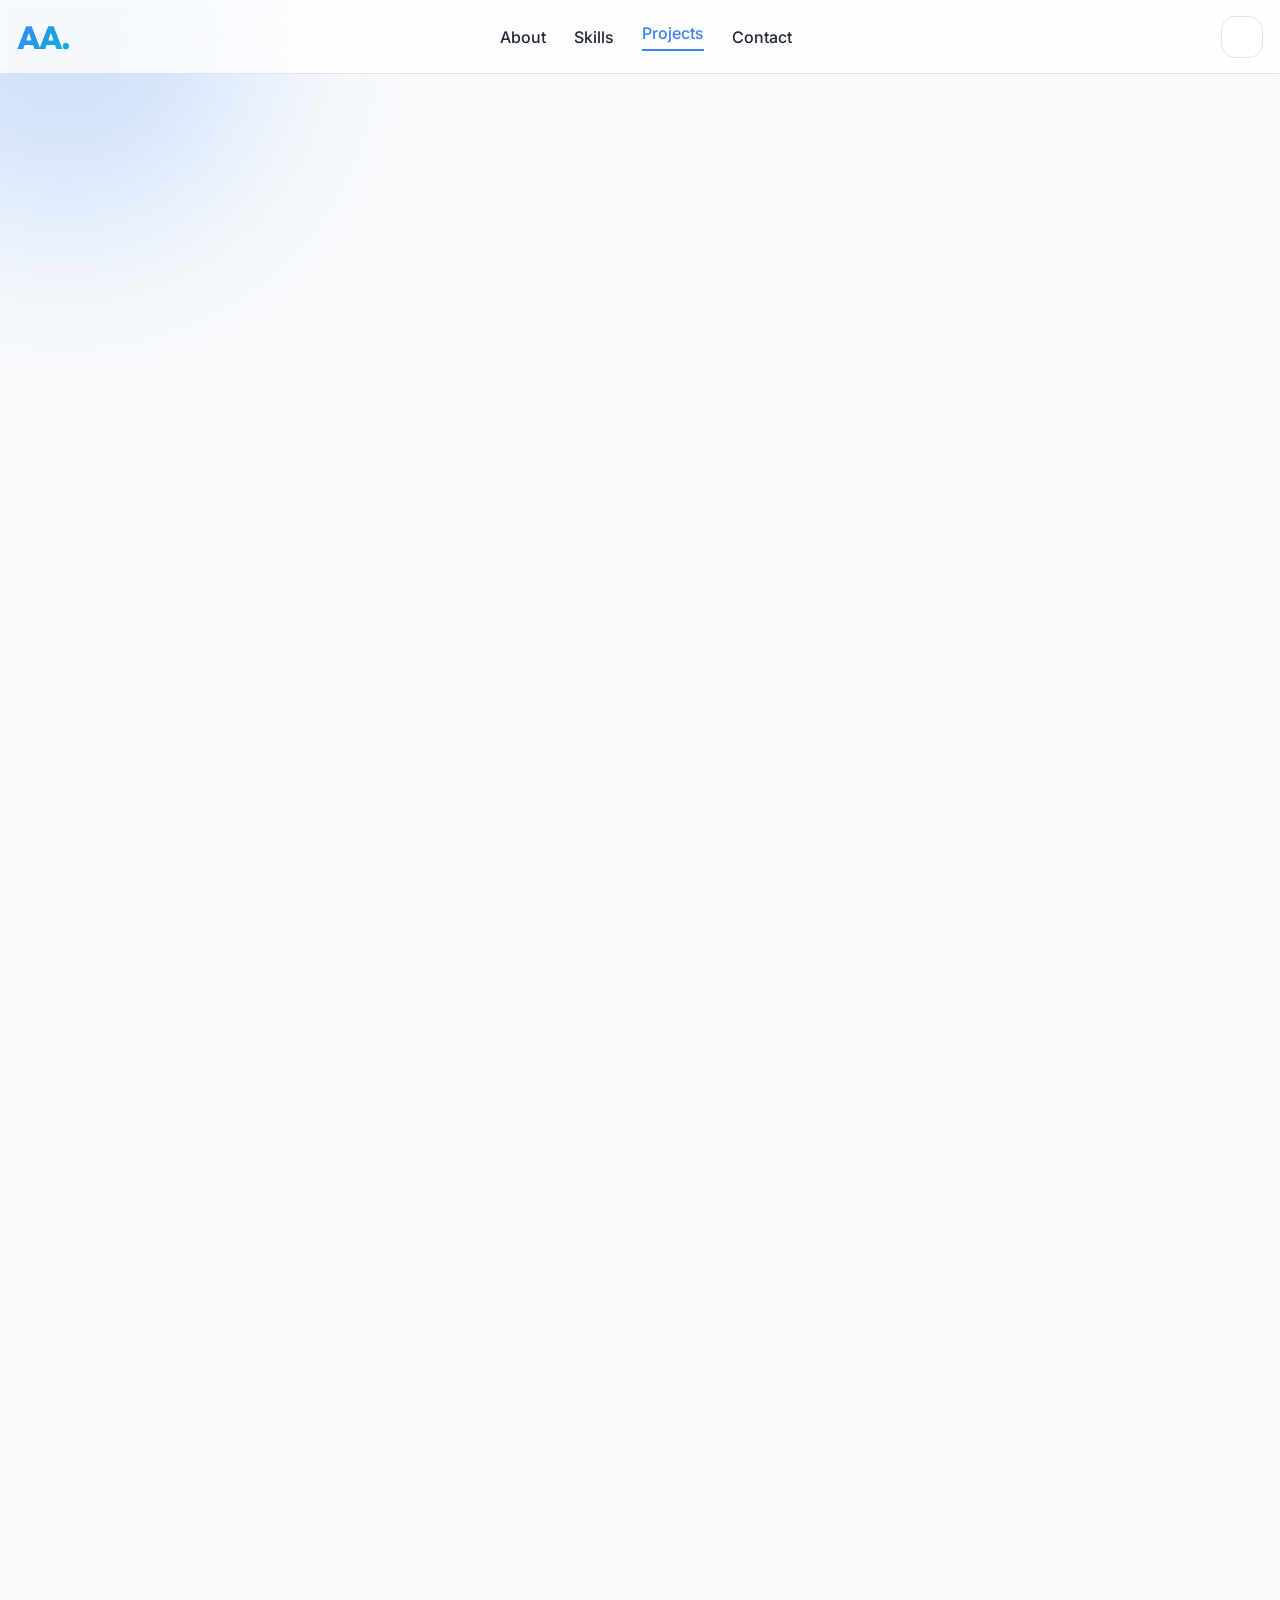
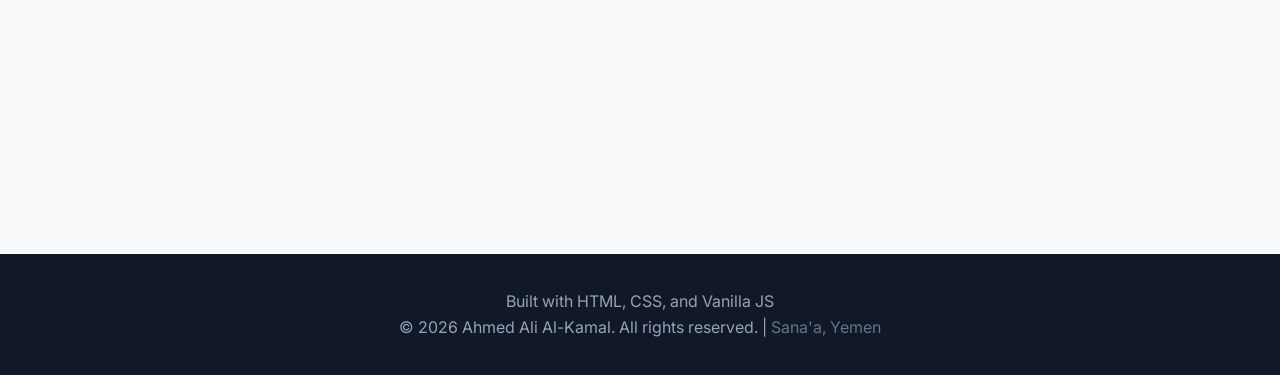
==== projects.html @ fac73447 "Add navigation action buttons for theme toggle and mobile menu" ====
<!DOCTYPE html>
<html lang="en">
<head>
    <meta charset="UTF-8">
    <meta name="viewport" content="width=device-width, initial-scale=1.0">
    <title>Projects - Ahmed Ali Al-Kamal</title>
    <link rel="stylesheet" href="./assets/css/style.css">
</head>
<body>
    <div class="page-shell">
        <div class="blob-container">
            <div class="blob blob-1"></div>
        </div>

        <nav class="site-header glass with-border">
            <div class="container-wide">
                <div class="nav-bar">
                    <a href="index.html" class="brand text-gradient outfit-font">AA.</a>

                    <div class="nav-links">
                        <a href="index.html#about" class="nav-link">About</a>
                        <a href="index.html#skills" class="nav-link">Skills</a>
                        <a href="projects.html" class="nav-link is-active">Projects</a>
                        <a href="index.html#contact" class="nav-link">Contact</a>
                    </div>

                    <div class="nav-actions">
                        <button id="theme-toggle" class="theme-toggle" aria-label="Toggle theme">
                            <svg id="theme-icon" fill="none" viewBox="0 0 24 24" stroke="currentColor"></svg>
                        </button>
                        <button id="mobile-menu-button" class="menu-toggle" aria-label="Open menu">
                            <svg fill="none" viewBox="0 0 24 24" stroke="currentColor">
                                <path stroke-linecap="round" stroke-linejoin="round" stroke-width="2" d="M4 6h16M4 12h16M4 18h16"></path>
                            </svg>
                        </button>
                    </div>
                </div>
            </div>

            <div id="mobile-menu" class="mobile-menu glass hidden">
                <div class="mobile-menu-inner">
                    <a href="index.html#about" class="mobile-link">About</a>
                    <a href="index.html#skills" class="mobile-link">Skills</a>
                    <a href="projects.html" class="mobile-link is-active">Projects</a>
                    <a href="index.html#contact" class="mobile-link">Contact</a>
                </div>
            </div>
        </nav>

        <header class="page-header reveal">
            <div class="container-narrow">
                <h1 class="outfit-font">My <span class="text-gradient">Projects</span></h1>
                <p class="header-text">
                    A collection of things I've built, ranging from full-stack web platforms to interactive mobile apps and 3D scenes.
                </p>
            </div>
        </header>

        <section class="projects-section">
            <div class="container-wide">
                <div class="projects-grid">
                    <article class="project-card reveal">
                        <div class="project-cover cover-blue">
                            <h3>LoomApp</h3>
                        </div>
                        <div class="project-body">
                            <div class="project-top">
                                <h3 class="outfit-font">LoomApp</h3>
                                <a href="https://github.com/LoomProject/loom" target="_blank" class="project-link" title="View Source">
                                    <svg fill="currentColor" viewBox="0 0 24 24">
                                        <path fill-rule="evenodd" d="M12 2C6.477 2 2 6.484 2 12.017c0 4.425 2.865 8.18 6.839 9.504.5.092.682-.217.682-.483 0-.237-.008-.868-.013-1.703-2.782.605-3.369-1.343-3.369-1.343-.454-1.158-1.11-1.466-1.11-1.466-.908-.62.069-.608.069-.608 1.003.07 1.531 1.032 1.531 1.032.892 1.53 2.341 1.088 2.91.832.092-.647.35-1.088.636-1.338-2.22-.253-4.555-1.113-4.555-4.951 0-1.093.39-1.988 1.029-2.688-.103-.253-.446-1.272.098-2.65 0 0 .84-.27 2.75 1.026A9.564 9.564 0 0112 6.844c.85.004 1.705.115 2.504.337 1.909-1.296 2.747-1.027 2.747-1.027.546 1.379.202 2.398.1 2.651.64.7 1.028 1.595 1.028 2.688 0 3.848-2.339 4.695-4.566 4.943.359.309.678.92.678 1.855 0 1.338-.012 2.419-.012 2.747 0 .268.18.58.688.482A10.019 10.019 0 0022 12.017C22 6.484 17.522 2 12 2z" clip-rule="evenodd"></path>
                                    </svg>
                                </a>
                            </div>
                            <p class="project-description">
                                Built a full-stack web platform as a graduation project featuring user authentication, role-based permissions, and profile management. Implemented a star-rating system with conditional rendering.
                            </p>
                            <div class="tag-list compact">
                                <span class="tag tag-slate">Django</span>
                                <span class="tag tag-slate">Python</span>
                                <span class="tag tag-slate">HTML/CSS</span>
                                <span class="tag tag-slate">PostgreSQL</span>
                            </div>
                        </div>
                    </article>

                    <article class="project-card reveal">
                        <div class="project-cover cover-cyan">
                            <h3>Loom React</h3>
                        </div>
                        <div class="project-body">
                            <div class="project-top">
                                <h3 class="outfit-font">LoomApp Front-End</h3>
                                <a href="https://github.com/LoomProject/Front-endReact" target="_blank" class="project-link" title="View Source">
                                    <svg fill="currentColor" viewBox="0 0 24 24">
                                        <path fill-rule="evenodd" d="M12 2C6.477 2 2 6.484 2 12.017c0 4.425 2.865 8.18 6.839 9.504.5.092.682-.217.682-.483 0-.237-.008-.868-.013-1.703-2.782.605-3.369-1.343-3.369-1.343-.454-1.158-1.11-1.466-1.11-1.466-.908-.62.069-.608.069-.608 1.003.07 1.531 1.032 1.531 1.032.892 1.53 2.341 1.088 2.91.832.092-.647.35-1.088.636-1.338-2.22-.253-4.555-1.113-4.555-4.951 0-1.093.39-1.988 1.029-2.688-.103-.253-.446-1.272.098-2.65 0 0 .84-.27 2.75 1.026A9.564 9.564 0 0112 6.844c.85.004 1.705.115 2.504.337 1.909-1.296 2.747-1.027 2.747-1.027.546 1.379.202 2.398.1 2.651.64.7 1.028 1.595 1.028 2.688 0 3.848-2.339 4.695-4.566 4.943.359.309.678.92.678 1.855 0 1.338-.012 2.419-.012 2.747 0 .268.18.58.688.482A10.019 10.019 0 0022 12.017C22 6.484 17.522 2 12 2z" clip-rule="evenodd"></path>
                                    </svg>
                                </a>
                            </div>
                            <p class="project-description">
                                Developed a React-based front-end interface for LoomApp with component-based architecture for enhanced user experience.
                            </p>
                            <div class="tag-list compact">
                                <span class="tag tag-slate">React JS</span>
                                <span class="tag tag-slate">JavaScript</span>
                            </div>
                        </div>
                    </article>

                    <article class="project-card reveal">
                        <div class="project-cover cover-indigo">
                            <h3>Nova</h3>
                        </div>
                        <div class="project-body">
                            <div class="project-top">
                                <h3 class="outfit-font">Nova</h3>
                                <a href="https://github.com/12Ahm-webSite/Nova" target="_blank" class="project-link" title="View Source">
                                    <svg fill="currentColor" viewBox="0 0 24 24">
                                        <path fill-rule="evenodd" d="M12 2C6.477 2 2 6.484 2 12.017c0 4.425 2.865 8.18 6.839 9.504.5.092.682-.217.682-.483 0-.237-.008-.868-.013-1.703-2.782.605-3.369-1.343-3.369-1.343-.454-1.158-1.11-1.466-1.11-1.466-.908-.62.069-.608.069-.608 1.003.07 1.531 1.032 1.531 1.032.892 1.53 2.341 1.088 2.91.832.092-.647.35-1.088.636-1.338-2.22-.253-4.555-1.113-4.555-4.951 0-1.093.39-1.988 1.029-2.688-.103-.253-.446-1.272.098-2.65 0 0 .84-.27 2.75 1.026A9.564 9.564 0 0112 6.844c.85.004 1.705.115 2.504.337 1.909-1.296 2.747-1.027 2.747-1.027.546 1.379.202 2.398.1 2.651.64.7 1.028 1.595 1.028 2.688 0 3.848-2.339 4.695-4.566 4.943.359.309.678.92.678 1.855 0 1.338-.012 2.419-.012 2.747 0 .268.18.58.688.482A10.019 10.019 0 0022 12.017C22 6.484 17.522 2 12 2z" clip-rule="evenodd"></path>
                                    </svg>
                                </a>
                            </div>
                            <p class="project-description">
                                Designed and developed a responsive website with a modern UI layout, showcasing advanced HTML and CSS techniques.
                            </p>
                            <div class="tag-list compact">
                                <span class="tag tag-slate">HTML</span>
                                <span class="tag tag-slate">CSS</span>
                                <span class="tag tag-slate">JavaScript</span>
                            </div>
                        </div>
                    </article>

                    <article class="project-card reveal">
                        <div class="project-cover cover-rose">
                            <h3>Destini</h3>
                        </div>
                        <div class="project-body">
                            <div class="project-top">
                                <h3 class="outfit-font">Destini App</h3>
                                <a href="https://github.com/12Ahm-webSite/destini_starting_master" target="_blank" class="project-link" title="View Source">
                                    <svg fill="currentColor" viewBox="0 0 24 24">
                                        <path fill-rule="evenodd" d="M12 2C6.477 2 2 6.484 2 12.017c0 4.425 2.865 8.18 6.839 9.504.5.092.682-.217.682-.483 0-.237-.008-.868-.013-1.703-2.782.605-3.369-1.343-3.369-1.343-.454-1.158-1.11-1.466-1.11-1.466-.908-.62.069-.608.069-.608 1.003.07 1.531 1.032 1.531 1.032.892 1.53 2.341 1.088 2.91.832.092-.647.35-1.088.636-1.338-2.22-.253-4.555-1.113-4.555-4.951 0-1.093.39-1.988 1.029-2.688-.103-.253-.446-1.272.098-2.65 0 0 .84-.27 2.75 1.026A9.564 9.564 0 0112 6.844c.85.004 1.705.115 2.504.337 1.909-1.296 2.747-1.027 2.747-1.027.546 1.379.202 2.398.1 2.651.64.7 1.028 1.595 1.028 2.688 0 3.848-2.339 4.695-4.566 4.943.359.309.678.92.678 1.855 0 1.338-.012 2.419-.012 2.747 0 .268.18.58.688.482A10.019 10.019 0 0022 12.017C22 6.484 17.522 2 12 2z" clip-rule="evenodd"></path>
                                    </svg>
                                </a>
                            </div>
                            <p class="project-description">
                                Built an interactive branching narrative game with 7 different story endings. Integrated bilingual support (Arabic/English) using locale providers.
                            </p>
                            <div class="tag-list compact">
                                <span class="tag tag-slate">Flutter</span>
                                <span class="tag tag-slate">Dart</span>
                                <span class="tag tag-slate">Riverpod</span>
                            </div>
                        </div>
                    </article>

                    <article class="project-card reveal">
                        <div class="project-cover cover-teal">
                            <h3>Speed Meter</h3>
                        </div>
                        <div class="project-body">
                            <div class="project-top">
                                <h3 class="outfit-font">Internet Speed Meter</h3>
                                <a href="https://github.com/12Ahm-webSite/internet_speed_meter_app" target="_blank" class="project-link" title="View Source">
                                    <svg fill="currentColor" viewBox="0 0 24 24">
                                        <path fill-rule="evenodd" d="M12 2C6.477 2 2 6.484 2 12.017c0 4.425 2.865 8.18 6.839 9.504.5.092.682-.217.682-.483 0-.237-.008-.868-.013-1.703-2.782.605-3.369-1.343-3.369-1.343-.454-1.158-1.11-1.466-1.11-1.466-.908-.62.069-.608.069-.608 1.003.07 1.531 1.032 1.531 1.032.892 1.53 2.341 1.088 2.91.832.092-.647.35-1.088.636-1.338-2.22-.253-4.555-1.113-4.555-4.951 0-1.093.39-1.988 1.029-2.688-.103-.253-.446-1.272.098-2.65 0 0 .84-.27 2.75 1.026A9.564 9.564 0 0112 6.844c.85.004 1.705.115 2.504.337 1.909-1.296 2.747-1.027 2.747-1.027.546 1.379.202 2.398.1 2.651.64.7 1.028 1.595 1.028 2.688 0 3.848-2.339 4.695-4.566 4.943.359.309.678.92.678 1.855 0 1.338-.012 2.419-.012 2.747 0 .268.18.58.688.482A10.019 10.019 0 0022 12.017C22 6.484 17.522 2 12 2z" clip-rule="evenodd"></path>
                                    </svg>
                                </a>
                            </div>
                            <p class="project-description">
                                Developed a mobile application to measure and display real-time internet speed efficiently.
                            </p>
                            <div class="tag-list compact">
                                <span class="tag tag-slate">Flutter</span>
                                <span class="tag tag-slate">Dart</span>
                                <span class="tag tag-slate">C++</span>
                            </div>
                        </div>
                    </article>

                    <article class="project-card reveal">
                        <div class="project-cover cover-violet">
                            <h3>ChatApp</h3>
                        </div>
                        <div class="project-body">
                            <div class="project-top">
                                <h3 class="outfit-font">ChatApp</h3>
                                <a href="https://github.com/12Ahm-webSite/ChatApp" target="_blank" class="project-link" title="View Source">
                                    <svg fill="currentColor" viewBox="0 0 24 24">
                                        <path fill-rule="evenodd" d="M12 2C6.477 2 2 6.484 2 12.017c0 4.425 2.865 8.18 6.839 9.504.5.092.682-.217.682-.483 0-.237-.008-.868-.013-1.703-2.782.605-3.369-1.343-3.369-1.343-.454-1.158-1.11-1.466-1.11-1.466-.908-.62.069-.608.069-.608 1.003.07 1.531 1.032 1.531 1.032.892 1.53 2.341 1.088 2.91.832.092-.647.35-1.088.636-1.338-2.22-.253-4.555-1.113-4.555-4.951 0-1.093.39-1.988 1.029-2.688-.103-.253-.446-1.272.098-2.65 0 0 .84-.27 2.75 1.026A9.564 9.564 0 0112 6.844c.85.004 1.705.115 2.504.337 1.909-1.296 2.747-1.027 2.747-1.027.546 1.379.202 2.398.1 2.651.64.7 1.028 1.595 1.028 2.688 0 3.848-2.339 4.695-4.566 4.943.359.309.678.92.678 1.855 0 1.338-.012 2.419-.012 2.747 0 .268.18.58.688.482A10.019 10.019 0 0022 12.017C22 6.484 17.522 2 12 2z" clip-rule="evenodd"></path>
                                    </svg>
                                </a>
                            </div>
                            <p class="project-description">
                                Built a real-time chat application with backend architecture powered by Django.
                            </p>
                            <div class="tag-list compact">
                                <span class="tag tag-slate">Django</span>
                                <span class="tag tag-slate">Python</span>
                            </div>
                        </div>
                    </article>

                    <article class="project-card reveal">
                        <div class="project-cover cover-amber">
                            <h3>To-Do API</h3>
                        </div>
                        <div class="project-body">
                            <div class="project-top">
                                <h3 class="outfit-font">To-Do API</h3>
                                <a href="https://github.com/12Ahm-webSite/todo_api-master" target="_blank" class="project-link" title="View Source">
                                    <svg fill="currentColor" viewBox="0 0 24 24">
                                        <path fill-rule="evenodd" d="M12 2C6.477 2 2 6.484 2 12.017c0 4.425 2.865 8.18 6.839 9.504.5.092.682-.217.682-.483 0-.237-.008-.868-.013-1.703-2.782.605-3.369-1.343-3.369-1.343-.454-1.158-1.11-1.466-1.11-1.466-.908-.62.069-.608.069-.608 1.003.07 1.531 1.032 1.531 1.032.892 1.53 2.341 1.088 2.91.832.092-.647.35-1.088.636-1.338-2.22-.253-4.555-1.113-4.555-4.951 0-1.093.39-1.988 1.029-2.688-.103-.253-.446-1.272.098-2.65 0 0 .84-.27 2.75 1.026A9.564 9.564 0 0112 6.844c.85.004 1.705.115 2.504.337 1.909-1.296 2.747-1.027 2.747-1.027.546 1.379.202 2.398.1 2.651.64.7 1.028 1.595 1.028 2.688 0 3.848-2.339 4.695-4.566 4.943.359.309.678.92.678 1.855 0 1.338-.012 2.419-.012 2.747 0 .268.18.58.688.482A10.019 10.019 0 0022 12.017C22 6.484 17.522 2 12 2z" clip-rule="evenodd"></path>
                                    </svg>
                                </a>
                            </div>
                            <p class="project-description">
                                Created a RESTful API for a to-do application supporting full CRUD operations and database synchronization.
                            </p>
                            <div class="tag-list compact">
                                <span class="tag tag-slate">Django REST</span>
                                <span class="tag tag-slate">Python</span>
                            </div>
                        </div>
                    </article>

                    <article class="project-card reveal">
                        <div class="project-cover cover-zinc">
                            <h3>3D Web</h3>
                        </div>
                        <div class="project-body">
                            <div class="project-top">
                                <h3 class="outfit-font">Three.js Scene</h3>
                                <a href="https://github.com/12Ahm-webSite/threejs" target="_blank" class="project-link" title="View Source">
                                    <svg fill="currentColor" viewBox="0 0 24 24">
                                        <path fill-rule="evenodd" d="M12 2C6.477 2 2 6.484 2 12.017c0 4.425 2.865 8.18 6.839 9.504.5.092.682-.217.682-.483 0-.237-.008-.868-.013-1.703-2.782.605-3.369-1.343-3.369-1.343-.454-1.158-1.11-1.466-1.11-1.466-.908-.62.069-.608.069-.608 1.003.07 1.531 1.032 1.531 1.032.892 1.53 2.341 1.088 2.91.832.092-.647.35-1.088.636-1.338-2.22-.253-4.555-1.113-4.555-4.951 0-1.093.39-1.988 1.029-2.688-.103-.253-.446-1.272.098-2.65 0 0 .84-.27 2.75 1.026A9.564 9.564 0 0112 6.844c.85.004 1.705.115 2.504.337 1.909-1.296 2.747-1.027 2.747-1.027.546 1.379.202 2.398.1 2.651.64.7 1.028 1.595 1.028 2.688 0 3.848-2.339 4.695-4.566 4.943.359.309.678.92.678 1.855 0 1.338-.012 2.419-.012 2.747 0 .268.18.58.688.482A10.019 10.019 0 0022 12.017C22 6.484 17.522 2 12 2z" clip-rule="evenodd"></path>
                                    </svg>
                                </a>
                            </div>
                            <p class="project-description">
                                Explored 3D web rendering using Three.js to build an interactive visual scene within the browser.
                            </p>
                            <div class="tag-list compact">
                                <span class="tag tag-slate">JavaScript</span>
                                <span class="tag tag-slate">Three.js</span>
                            </div>
                        </div>
                    </article>
                </div>
            </div>
        </section>

        <footer class="site-footer">
            <p>Built with HTML, CSS, and Vanilla JS</p>
            <p>&copy; 2026 Ahmed Ali Al-Kamal. All rights reserved. | <span class="footer-location">Sana'a, Yemen</span></p>
        </footer>
    </div>

    <script src="./assets/js/main.js"></script>
</body>
</html>
---- assets/css/style.css ----
@import url('https://fonts.googleapis.com/css2?family=Outfit:wght@300;400;500;600;700;800&family=Inter:wght@300;400;500;600;700&display=swap');

:root {
    --font-body: 'Inter', sans-serif;
    --font-heading: 'Outfit', sans-serif;
    --color-bg: #f8fafc;
    --color-surface: rgba(255, 255, 255, 0.78);
    --color-surface-solid: #ffffff;
    --color-surface-soft: rgba(255, 255, 255, 0.58);
    --color-border: #dbe3f0;
    --color-border-strong: #bfd1eb;
    --color-text: #1f2937;
    --color-text-soft: #5b6577;
    --color-text-muted: #7b8798;
    --color-primary: #3b82f6;
    --color-primary-strong: #2563eb;
    --color-secondary: #06b6d4;
    --color-footer: #111827;
    --shadow-sm: 0 10px 30px rgba(15, 23, 42, 0.08);
    --shadow-md: 0 18px 45px rgba(15, 23, 42, 0.14);
    --radius-md: 20px;
    --container-xl: 1280px;
    --container-lg: 1120px;
    --container-md: 960px;
}

html {
    scroll-behavior: smooth;
}

html.dark {
    --color-bg: #0f172a;
    --color-surface: rgba(15, 23, 42, 0.76);
    --color-surface-solid: #172033;
    --color-surface-soft: rgba(30, 41, 59, 0.76);
    --color-border: rgba(148, 163, 184, 0.22);
    --color-border-strong: rgba(96, 165, 250, 0.32);
    --color-text: #e5eefc;
    --color-text-soft: #c1cedd;
    --color-text-muted: #93a4ba;
    --shadow-sm: 0 14px 34px rgba(2, 8, 23, 0.28);
    --shadow-md: 0 22px 54px rgba(2, 8, 23, 0.42);
}

*,
*::before,
*::after {
    box-sizing: border-box;
}

body {
    margin: 0;
    font-family: var(--font-body);
    background: var(--color-bg);
    color: var(--color-text);
    -webkit-font-smoothing: antialiased;
    -moz-osx-font-smoothing: grayscale;
    transition: background-color 0.3s ease, color 0.3s ease;
    position: relative;
}

a {
    color: inherit;
    text-decoration: none;
}

button,
input,
textarea,
select {
    font: inherit;
}

img,
svg {
    max-width: 100%;
}

h1,
h2,
h3,
h4,
h5,
h6,
.outfit-font {
    font-family: var(--font-heading);
}

::-webkit-scrollbar {
    width: 8px;
}

::-webkit-scrollbar-track {
    background: #f1f5f9;
}

.dark ::-webkit-scrollbar-track {
    background: #0f172a;
}

::-webkit-scrollbar-thumb {
    background: #94a3b8;
    border-radius: 999px;
}

.dark ::-webkit-scrollbar-thumb {
    background: #475569;
}

::-webkit-scrollbar-thumb:hover {
    background: var(--color-primary);
}

::selection {
    background: rgba(59, 130, 246, 0.45);
    color: #fff;
}

.page-shell {
    min-height: 100vh;
    overflow-x: hidden;
}

.container,
.container-wide,
.container-narrow {
    width: min(calc(100% - 2rem), var(--container-lg));
    margin: 0 auto;
}

.container-wide {
    width: min(calc(100% - 2rem), var(--container-xl));
}

.container-narrow {
    width: min(calc(100% - 2rem), var(--container-md));
}

.section {
    padding: 5rem 0;
}

.section-soft {
    background: var(--color-surface-soft);
    backdrop-filter: blur(10px);
}

.section-heading {
    display: flex;
    align-items: center;
    gap: 1.5rem;
    margin-bottom: 3rem;
}

.section-heading h2 {
    margin: 0;
    font-size: clamp(2rem, 3vw, 2.8rem);
}

.section-line {
    flex: 1;
    height: 1px;
    background: var(--color-border);
}

.eyebrow {
    margin: 0 0 0.8rem;
    color: var(--color-primary);
    font-size: 0.92rem;
    font-weight: 700;
    letter-spacing: 0.12em;
    text-transform: uppercase;
}

.text-gradient {
    background-image: linear-gradient(135deg, var(--color-primary), var(--color-secondary));
    -webkit-background-clip: text;
    background-clip: text;
    color: transparent;
}

.glass {
    background: var(--color-surface);
    backdrop-filter: blur(12px);
    -webkit-backdrop-filter: blur(12px);
    border: 1px solid rgba(255, 255, 255, 0.22);
}

.dark .glass {
    border-color: rgba(148, 163, 184, 0.08);
}

.site-header {
    position: fixed;
    inset: 0 0 auto;
    z-index: 50;
    transition: background-color 0.3s ease, border-color 0.3s ease;
}

.site-header.with-border {
    border-bottom: 1px solid var(--color-border);
}

.nav-bar {
    min-height: 4.5rem;
    display: flex;
    align-items: center;
    justify-content: space-between;
    gap: 1rem;
}

.brand {
    font-size: 2rem;
    font-weight: 800;
    letter-spacing: -0.04em;
}

.nav-links {
    display: flex;
    align-items: center;
    gap: 1.75rem;
}

.nav-actions {
    display: flex;
    align-items: center;
    gap: 0.75rem;
}

.nav-link {
    font-weight: 500;
    color: var(--color-text);
    transition: color 0.2s ease;
}

.nav-link:hover,
.nav-link.is-active {
    color: var(--color-primary);
}

.nav-link.is-active {
    padding-bottom: 0.4rem;
    border-bottom: 2px solid var(--color-primary);
}

.theme-toggle,
.menu-toggle {
    width: 2.6rem;
    height: 2.6rem;
    display: inline-flex;
    align-items: center;
    justify-content: center;
    padding: 0;
    border: 1px solid var(--color-border);
    border-radius: 14px;
    background: var(--color-surface-solid);
    color: var(--color-text);
    cursor: pointer;
    transition: background-color 0.2s ease, border-color 0.2s ease, transform 0.2s ease;
}

.theme-toggle:hover,
.menu-toggle:hover {
    background: var(--color-surface);
    border-color: var(--color-border-strong);
    transform: translateY(-1px);
}

.theme-toggle svg,
.menu-toggle svg {
    width: 1.3rem;
    height: 1.3rem;
}

.menu-toggle {
    display: none;
}

.mobile-menu {
    width: min(calc(100% - 2rem), var(--container-xl));
    margin: 0 auto 0.75rem;
    padding: 0.75rem;
    border-radius: 0 0 22px 22px;
    box-shadow: var(--shadow-sm);
}

.mobile-menu-inner {
    display: grid;
    gap: 0.35rem;
}

.mobile-link {
    display: block;
    padding: 0.9rem 1rem;
    border-radius: 14px;
    font-weight: 500;
    transition: background-color 0.2s ease, color 0.2s ease;
}

.mobile-link:hover,
.mobile-link.is-active {
    background: rgba(59, 130, 246, 0.12);
    color: var(--color-primary);
}

.hidden {
    display: none !important;
}

.hero {
    min-height: 100vh;
    display: flex;
    align-items: center;
    justify-content: center;
    padding: 8.5rem 0 4rem;
}

.hero-content {
    text-align: center;
}

.hero-title {
    margin: 0 0 1.5rem;
    font-size: clamp(3rem, 8vw, 5.8rem);
    line-height: 1.02;
    letter-spacing: -0.05em;
}

.hero-text,
.section-text,
.header-text {
    max-width: 42rem;
    margin: 0 auto;
    color: var(--color-text-soft);
    font-size: 1.08rem;
    line-height: 1.8;
}

.hero-actions {
    margin-top: 2.5rem;
    display: flex;
    justify-content: center;
    gap: 1rem;
    flex-wrap: wrap;
}

.button,
.button-secondary,
.button-inline {
    display: inline-flex;
    align-items: center;
    justify-content: center;
    gap: 0.6rem;
    padding: 0.95rem 1.6rem;
    border-radius: 999px;
    border: 1px solid transparent;
    font-weight: 600;
    transition: transform 0.2s ease, box-shadow 0.2s ease, background-color 0.2s ease, border-color 0.2s ease;
}

.button {
    background: var(--color-primary);
    color: #fff;
    box-shadow: 0 16px 34px rgba(59, 130, 246, 0.28);
}

.button:hover {
    background: var(--color-primary-strong);
    transform: translateY(-2px);
}

.button-secondary,
.button-inline {
    background: var(--color-surface-solid);
    color: var(--color-text);
    border-color: var(--color-border);
    box-shadow: var(--shadow-sm);
}

.button-secondary:hover,
.button-inline:hover {
    transform: translateY(-2px);
    border-color: var(--color-primary);
}

.button-inline {
    border-radius: 16px;
}

.about-grid {
    display: grid;
    grid-template-columns: 1.05fr 0.95fr;
    gap: 3rem;
}

.section-subtitle {
    margin: 0 0 1rem;
    color: var(--color-primary);
    font-size: 1.35rem;
    font-weight: 700;
}

.about-copy p {
    margin: 0 0 1.5rem;
    color: var(--color-text-soft);
    line-height: 1.8;
}

.language-list {
    list-style: none;
    padding: 0;
    margin: 0;
    display: grid;
    gap: 0.85rem;
}

.language-list li {
    display: flex;
    align-items: center;
    gap: 0.8rem;
    color: var(--color-text-soft);
}

.bullet-dot {
    width: 0.6rem;
    height: 0.6rem;
    border-radius: 50%;
    background: var(--color-secondary);
    flex: none;
}

.info-card {
    position: relative;
    overflow: hidden;
    padding: 2rem;
    border-radius: var(--radius-md);
    box-shadow: var(--shadow-sm);
}

.card-corner {
    position: absolute;
    inset: 0 0 auto auto;
    width: 8rem;
    height: 8rem;
    background: #2563eb75;
    border-bottom-left-radius: 100%;
    transition: transform 0.25s ease;
}

.info-card:hover .card-corner {
    transform: scale(1.08);
}

.info-card-content {
    position: relative;
    z-index: 1;
}

.card-title {
    margin: 0 0 1.4rem;
    display: flex;
    align-items: center;
    gap: 0.75rem;
    font-size: 1.4rem;
    font-weight: 700;
}

.card-title svg {
    width: 1.6rem;
    height: 1.6rem;
    color: var(--color-primary);
}

.timeline {
    border-left: 2px solid rgba(59, 130, 246, 0.32);
    padding-left: 1rem;
}

.timeline h4 {
    margin: 0;
    font-size: 1.15rem;
}

.timeline-meta {
    margin: 0.35rem 0;
    color: var(--color-primary);
    font-size: 0.92rem;
    font-weight: 600;
}

.timeline-location {
    margin: 0;
    color: var(--color-text-muted);
    font-size: 0.95rem;
}

.project-note {
    margin-top: 1rem;
    padding: 0.95rem 1rem;
    background: rgba(148, 163, 184, 0.12);
    border-radius: 14px;
    color: var(--color-text-soft);
    font-size: 0.94rem;
}

.skills-grid {
    display: grid;
    grid-template-columns: repeat(3, minmax(0, 1fr));
    gap: 1.5rem;
}

.skill-card {
    padding: 1.5rem;
    background: var(--color-surface-solid);
    border: 1px solid var(--color-border);
    border-radius: 18px;
    box-shadow: var(--shadow-sm);
}

.skill-card.wide {
    grid-column: span 2;
}

.skill-card h3 {
    margin: 0 0 1rem;
    padding-bottom: 0.75rem;
    border-bottom: 1px solid var(--color-border);
    font-size: 1.1rem;
}

.tag-list {
    display: flex;
    flex-wrap: wrap;
    gap: 0.65rem;
}

.tag {
    display: inline-flex;
    align-items: center;
    padding: 0.45rem 0.85rem;
    border-radius: 999px;
    font-size: 0.92rem;
    font-weight: 600;
}

.tag-blue { background: rgba(59, 130, 246, 0.14); color: #1d4ed8; }
.tag-yellow { background: rgba(234, 179, 8, 0.16); color: #a16207; }
.tag-cyan { background: rgba(6, 182, 212, 0.14); color: #0f766e; }
.tag-red { background: rgba(239, 68, 68, 0.14); color: #b91c1c; }
.tag-purple { background: rgba(168, 85, 247, 0.14); color: #7e22ce; }
.tag-orange { background: rgba(249, 115, 22, 0.15); color: #c2410c; }
.tag-sky { background: rgba(14, 165, 233, 0.15); color: #0369a1; }
.tag-green { background: rgba(34, 197, 94, 0.14); color: #15803d; }
.tag-emerald { background: rgba(16, 185, 129, 0.14); color: #047857; }
.tag-indigo { background: rgba(99, 102, 241, 0.14); color: #4338ca; }
.tag-rose { background: rgba(244, 63, 94, 0.14); color: #be123c; }
.tag-slate,
.tag-neutral { background: rgba(148, 163, 184, 0.16); color: #475569; }
.tag-primary { background: rgba(59, 130, 246, 0.12); color: var(--color-primary); }

.dark .tag-blue { color: #bfdbfe; }
.dark .tag-yellow { color: #fde68a; }
.dark .tag-cyan { color: #a5f3fc; }
.dark .tag-red { color: #fecaca; }
.dark .tag-purple { color: #e9d5ff; }
.dark .tag-orange { color: #fdba74; }
.dark .tag-sky { color: #bae6fd; }
.dark .tag-green { color: #bbf7d0; }
.dark .tag-emerald { color: #a7f3d0; }
.dark .tag-indigo { color: #c7d2fe; }
.dark .tag-rose { color: #fecdd3; }
.dark .tag-slate,
.dark .tag-neutral { color: #d8e2ef; }
.dark .tag-primary { color: #bfdbfe; }

.skills-cta {
    margin-top: 4rem;
    text-align: center;
}

.contact {
    position: relative;
    overflow: hidden;
    background: linear-gradient(135deg, #2563eb, #111827);
    color: #fff;
}

.contact::before {
    content: '';
    position: relative;
    overflow: hidden;
    background: linear-gradient(90deg, #2563eb, #111827);
    color: #fff;
}

.contact-inner {
    position: relative;
    z-index: 1;
    text-align: center;
}

.contact h2 {
    margin: 0 0 1rem;
    font-size: clamp(2.2rem, 4vw, 3rem);
}

.contact p {
    max-width: 42rem;
    margin: 0 auto;
    color: rgba(255, 255, 255, 0.86);
    font-size: 1.05rem;
    line-height: 1.8;
}

.contact-cards {
    margin: 2.5rem 0 2.75rem;
    display: flex;
    flex-wrap: wrap;
    justify-content: center;
    gap: 1rem;
}

.contact-card {
    display: flex;
    align-items: center;
    gap: 0.9rem;
    min-width: 18rem;
    padding: 1rem 1.25rem;
    background: rgba(255, 255, 255, 0.12);
    border: 1px solid rgba(255, 255, 255, 0.18);
    border-radius: 18px;
    backdrop-filter: blur(8px);
    -webkit-backdrop-filter: blur(8px);
    transition: background-color 0.2s ease, transform 0.2s ease;
}

.contact-card:hover {
    background: rgba(255, 255, 255, 0.18);
    transform: translateY(-2px);
}

.contact-card svg {
    width: 1.45rem;
    height: 1.45rem;
    flex: none;
}

.social-links {
    display: flex;
    justify-content: center;
    gap: 1rem;
}

.social-link {
    color: rgba(219, 234, 254, 0.92);
    transition: color 0.2s ease, transform 0.2s ease;
}

.social-link:hover {
    color: #fff;
    transform: translateY(-2px);
}

.social-link svg {
    width: 2rem;
    height: 2rem;
}

.page-header {
    padding: 8.5rem 0 2.5rem;
    text-align: center;
}

.page-header h1 {
    margin: 0 0 1rem;
    font-size: clamp(2.7rem, 6vw, 4.2rem);
}

.projects-section {
    padding: 1rem 0 6rem;
}

.projects-grid {
    display: grid;
    grid-template-columns: repeat(3, minmax(0, 1fr));
    gap: 1.5rem;
}

.project-card {
    display: flex;
    flex-direction: column;
    background: var(--color-surface-solid);
    border: 1px solid var(--color-border);
    border-radius: var(--radius-md);
    overflow: hidden;
    box-shadow: var(--shadow-sm);
    transition: transform 0.25s ease, box-shadow 0.25s ease, border-color 0.25s ease;
}

.project-card:hover {
    transform: translateY(-6px);
    box-shadow: var(--shadow-md);
    border-color: var(--color-border-strong);
}

.project-cover {
    position: relative;
    min-height: 13rem;
    display: flex;
    align-items: center;
    justify-content: center;
    padding: 1.5rem;
}

.project-cover::after {
    content: '';
    position: absolute;
    inset: 0;
    background: rgba(15, 23, 42, 0.05);
    opacity: 0;
    transition: opacity 0.25s ease;
}

.project-card:hover .project-cover::after {
    opacity: 1;
}

.project-cover h3 {
    position: relative;
    z-index: 1;
    margin: 0;
    font-size: 2rem;
    font-weight: 800;
    letter-spacing: -0.04em;
    transition: transform 0.25s ease;
}

.project-card:hover .project-cover h3 {
    transform: scale(1.05);
}

.cover-blue { background: linear-gradient(135deg, #dbeafe, #c7d2fe); color: #1e3a8a; }
.cover-cyan { background: linear-gradient(135deg, #cffafe, #bfdbfe); color: #155e75; }
.cover-indigo { background: linear-gradient(135deg, #e0e7ff, #f3e8ff); color: #312e81; }
.cover-rose { background: linear-gradient(135deg, #ffe4e6, #ffedd5); color: #881337; }
.cover-teal { background: linear-gradient(135deg, #ccfbf1, #d1fae5); color: #134e4a; }
.cover-violet { background: linear-gradient(135deg, #ede9fe, #fae8ff); color: #5b21b6; }
.cover-amber { background: linear-gradient(135deg, #fef3c7, #ffedd5); color: #92400e; }
.cover-zinc { background: linear-gradient(135deg, #e4e4e7, #d4d4d8); color: #18181b; }

/* التدرجات المحسّنة لكل مشروع */
.dark .cover-blue {
    background: linear-gradient(135deg, #1e3a8a, #3b82f6);
    color: #bfdbfe;
}

.dark .cover-cyan {
    background: linear-gradient(135deg, #0e7490, #06b6d4);
    color: #cffafe;
}

.dark .cover-indigo {
    background: linear-gradient(135deg, #3730a3, #6366f1);
    color: #c7d2fe;
}

.dark .cover-rose {
    background: linear-gradient(135deg, #9f1239, #f43f5e);
    color: #ffe4e6;
}

.dark .cover-teal {
    background: linear-gradient(135deg, #0f766e, #14b8a6);
    color: #ccfbf1;
}

.dark .cover-violet {
    background: linear-gradient(135deg, #5b21b6, #8b5cf6);
    color: #e9d5ff;
}

.dark .cover-amber {
    background: linear-gradient(135deg, #b45309, #f59e0b);
    color: #fef3c7;
}

.dark .cover-zinc {
    background: linear-gradient(135deg, #3f3f46, #71717a);
    color: #f4f4f5;
}   

.project-body {
    display: flex;
    flex: 1;
    flex-direction: column;
    gap: 1rem;
    padding: 1.5rem;
}

.project-top {
    display: flex;
    align-items: flex-start;
    justify-content: space-between;
    gap: 1rem;
}

.project-top h3 {
    margin: 0;
    font-size: 1.28rem;
}

.project-link {
    color: var(--color-text-muted);
    transition: color 0.2s ease, transform 0.2s ease;
}

.project-link:hover {
    color: var(--color-primary);
    transform: translateY(-1px);
}

.project-link svg {
    width: 1.45rem;
    height: 1.45rem;
}

.project-description {
    margin: 0;
    color: var(--color-text-soft);
    line-height: 1.75;
    font-size: 0.96rem;
}

.tag-list.compact .tag {
    padding: 0.38rem 0.72rem;
    border-radius: 10px;
    font-size: 0.78rem;
}

.site-footer {
    padding: 2rem 1rem;
    background: var(--color-footer);
    text-align: center;
    color: #94a3b8;
}

.site-footer p {
    margin: 0.35rem 0;
}

.footer-location {
    color: #64748b;
}

.blob-container {
    position: absolute;
    inset: 0;
    overflow: hidden;
    z-index: -1;
    pointer-events: none;
}

.blob {
    position: absolute;
    border-radius: 50%;
    filter: blur(80px);
    opacity: 0.5;
    animation: move 10s infinite alternate;
}

.dark .blob {
    opacity: 0.28;
}

.blob-1 {
    top: -8%;
    left: -10%;
    width: 24rem;
    height: 24rem;
    background: rgba(59, 130, 246, 0.42);
}

.blob-2 {
    right: -12%;
    bottom: -10%;
    width: 31rem;
    height: 31rem;
    background: rgba(6, 182, 212, 0.34);
}


@keyframes move {
    from {
        transform: translate(0, 0) scale(1);
    }
    to {
        transform: translate(20px, 30px) scale(1.12);
    }
}

.reveal {
    opacity: 0;
    transform: translateY(30px);
    transition: opacity 0.8s ease, transform 0.8s ease;
}

.reveal.active {
    opacity: 1;
    transform: translateY(0);
}

@media (max-width: 1024px) {
    .skills-grid,
    .projects-grid {
        grid-template-columns: repeat(2, minmax(0, 1fr));
    }
}

@media (max-width: 900px) {
    .about-grid {
        grid-template-columns: 1fr;
    }

    .nav-links {
        display: none;
    }

    .menu-toggle {
        display: inline-flex;
    }
}

@media (max-width: 720px) {
    .section {
        padding: 4rem 0;
    }

    .hero {
        padding-top: 7.5rem;
    }

    .hero-actions,
    .contact-cards {
        flex-direction: column;
        align-items: stretch;
    }

    .contact-card {
        min-width: 0;
    }

    .skills-grid,
    .projects-grid {
        grid-template-columns: 1fr;
    }

    .skill-card.wide {
        grid-column: auto;
    }

    .section-heading {
        gap: 1rem;
    }
}
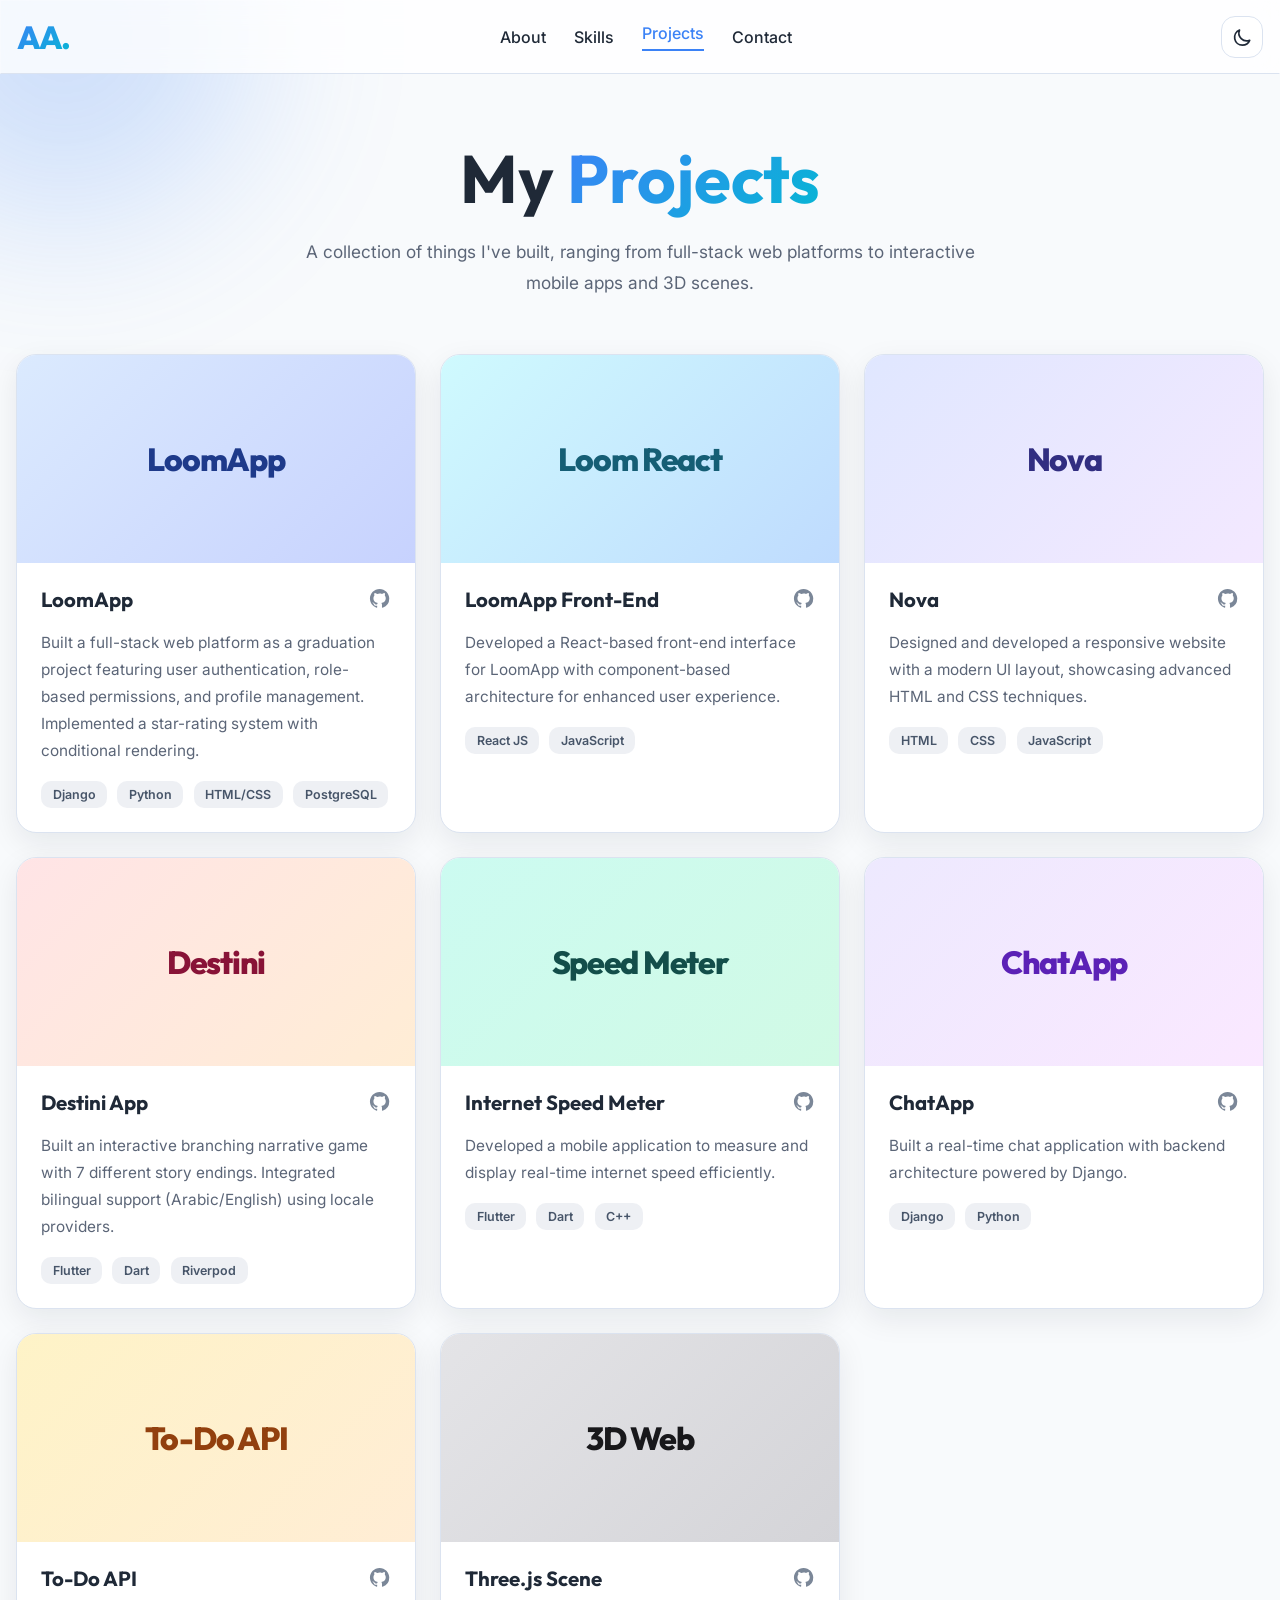
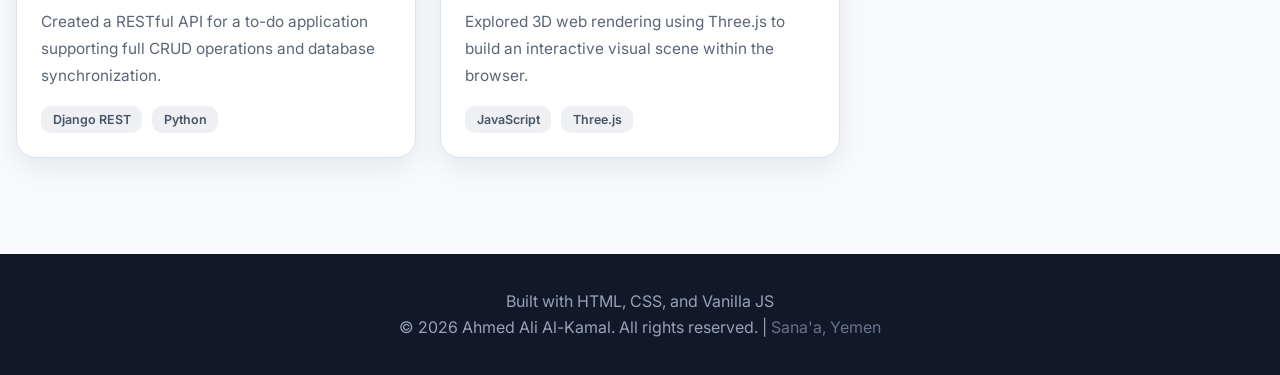
==== commit 7227a342: "Enhance project files with favicon, meta descriptions, and improve clipboard functionality" ====
--- a/projects.html
+++ b/projects.html
@@ -3,7 +3,9 @@
 <head>
     <meta charset="UTF-8">
     <meta name="viewport" content="width=device-width, initial-scale=1.0">
+    <meta name="description" content="Explore projects built by Ahmed Ali Al-Kamal, including full-stack web platforms, mobile apps, and interactive 3D scenes.">
     <title>Projects - Ahmed Ali Al-Kamal</title>
+    <link rel="icon" type="image/svg+xml" href="./assets/images/favicon.svg">
     <link rel="stylesheet" href="./assets/css/style.css">
 </head>
 <body>
--- a/assets/css/style.css
+++ b/assets/css/style.css
@@ -587,10 +587,10 @@
 
 .contact::before {
     content: '';
-    position: relative;
-    overflow: hidden;
-    background: linear-gradient(90deg, #2563eb, #111827);
-    color: #fff;
+    position: absolute;
+    inset: 0;
+    background: linear-gradient(90deg, rgba(37, 99, 235, 0.08), rgba(17, 24, 39, 0.08));
+    pointer-events: none;
 }
 
 .contact-inner {
@@ -898,6 +898,12 @@
     }
 }
 
+@keyframes fadeOut {
+    0% { opacity: 1; transform: translateX(-50%) translateY(0); }
+    70% { opacity: 1; transform: translateX(-50%) translateY(0); }
+    100% { opacity: 0; transform: translateX(-50%) translateY(-10px); }
+}
+
 .reveal {
     opacity: 0;
     transform: translateY(30px);
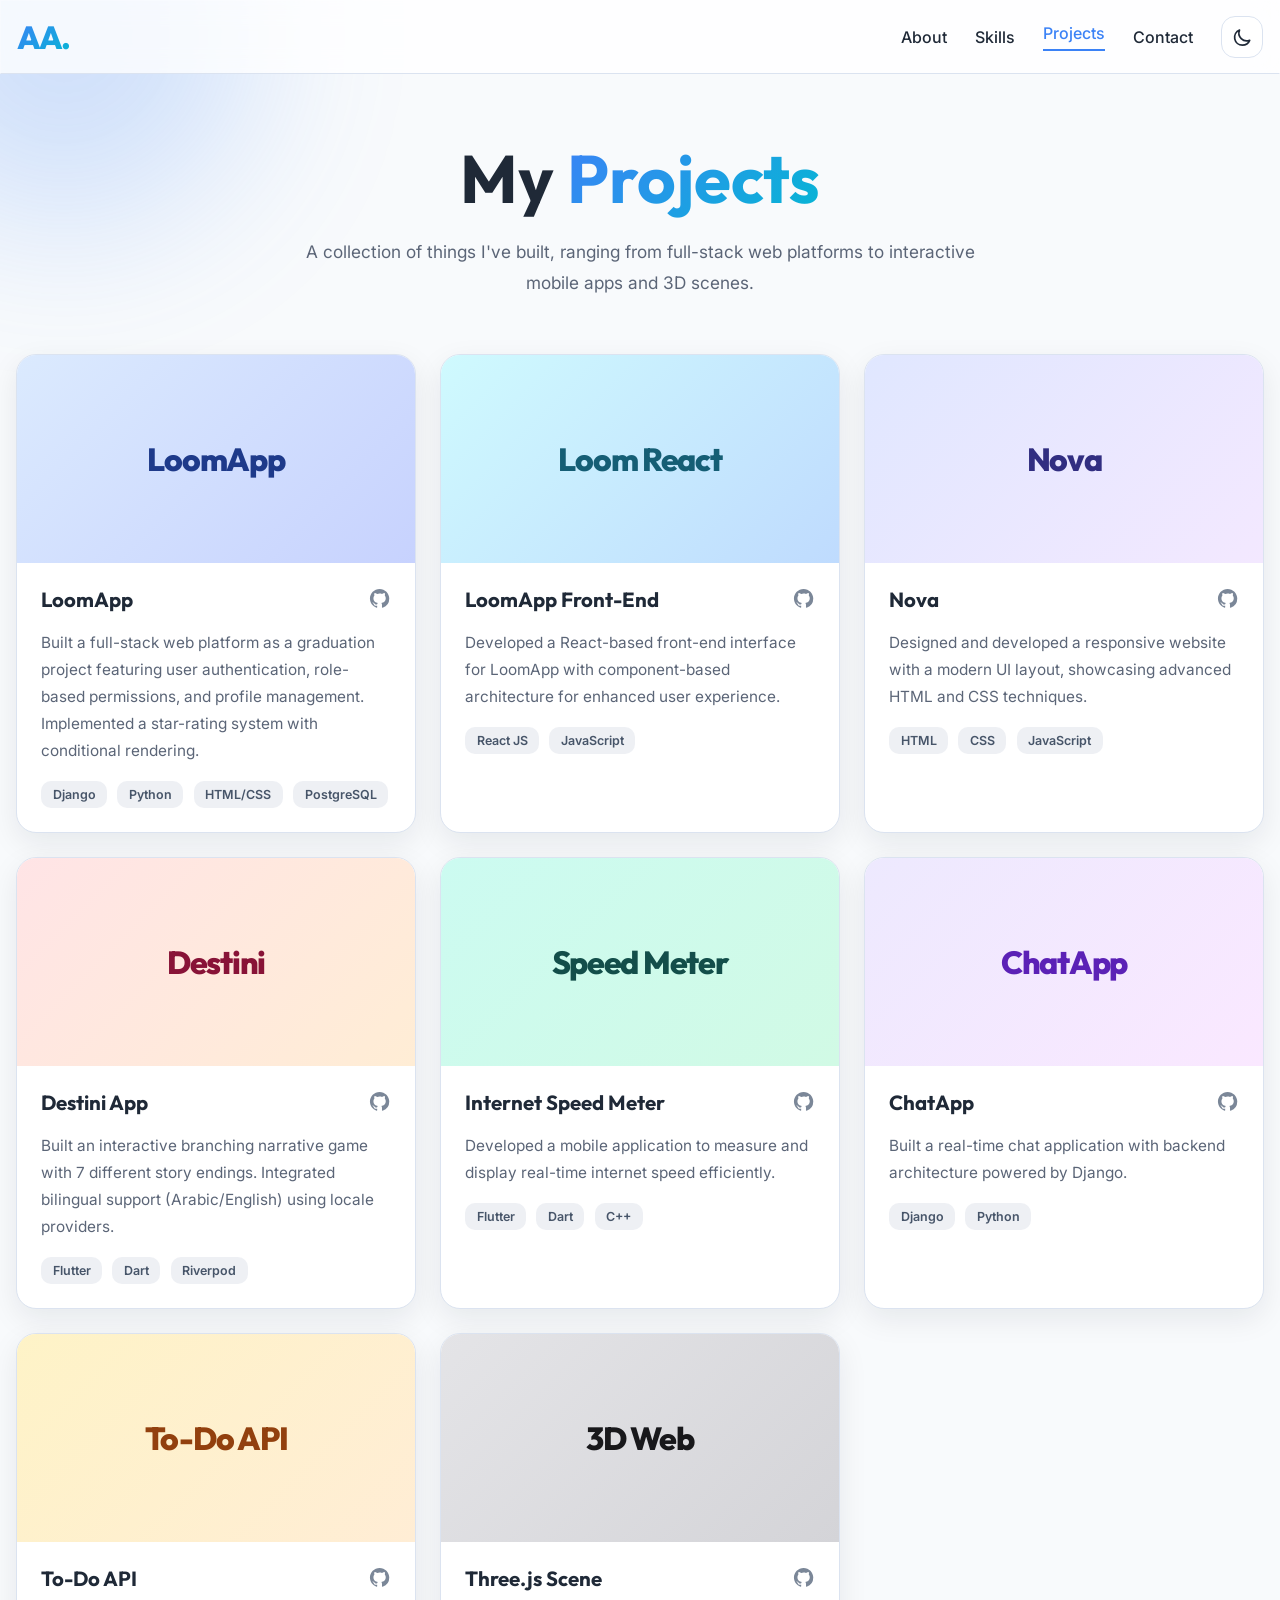
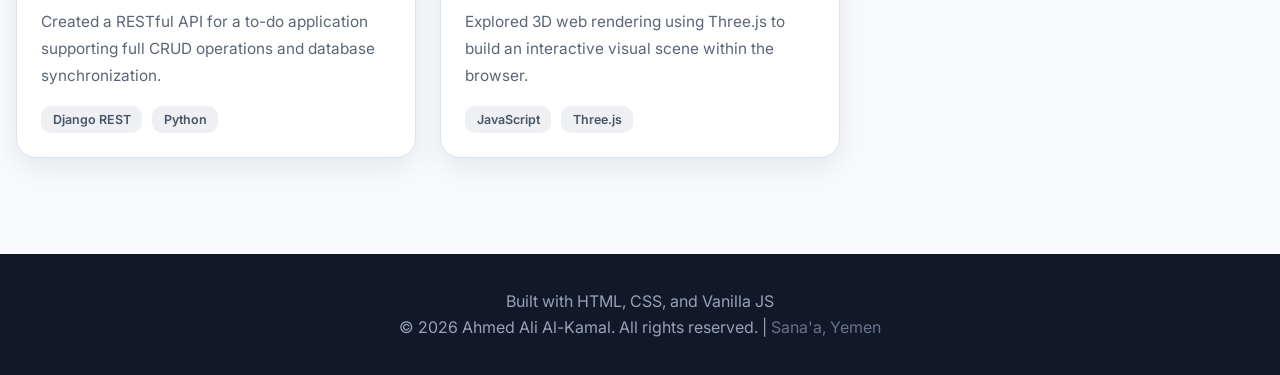
==== commit aace574e: "Add portfolio and projects pages with initial content and structure" ====
--- a/projects.html
+++ b/projects.html
@@ -3,9 +3,7 @@
 <head>
     <meta charset="UTF-8">
     <meta name="viewport" content="width=device-width, initial-scale=1.0">
-    <meta name="description" content="Explore projects built by Ahmed Ali Al-Kamal, including full-stack web platforms, mobile apps, and interactive 3D scenes.">
     <title>Projects - Ahmed Ali Al-Kamal</title>
-    <link rel="icon" type="image/svg+xml" href="./assets/images/favicon.svg">
     <link rel="stylesheet" href="./assets/css/style.css">
 </head>
 <body>
@@ -24,18 +22,16 @@
                         <a href="index.html#skills" class="nav-link">Skills</a>
                         <a href="projects.html" class="nav-link is-active">Projects</a>
                         <a href="index.html#contact" class="nav-link">Contact</a>
-                    </div>
-
-                    <div class="nav-actions">
                         <button id="theme-toggle" class="theme-toggle" aria-label="Toggle theme">
                             <svg id="theme-icon" fill="none" viewBox="0 0 24 24" stroke="currentColor"></svg>
                         </button>
-                        <button id="mobile-menu-button" class="menu-toggle" aria-label="Open menu">
-                            <svg fill="none" viewBox="0 0 24 24" stroke="currentColor">
-                                <path stroke-linecap="round" stroke-linejoin="round" stroke-width="2" d="M4 6h16M4 12h16M4 18h16"></path>
-                            </svg>
-                        </button>
                     </div>
+
+                    <button id="mobile-menu-button" class="menu-toggle" aria-label="Open menu">
+                        <svg fill="none" viewBox="0 0 24 24" stroke="currentColor">
+                            <path stroke-linecap="round" stroke-linejoin="round" stroke-width="2" d="M4 6h16M4 12h16M4 18h16"></path>
+                        </svg>
+                    </button>
                 </div>
             </div>
 
--- a/assets/css/style.css
+++ b/assets/css/style.css
@@ -221,12 +221,6 @@
     gap: 1.75rem;
 }
 
-.nav-actions {
-    display: flex;
-    align-items: center;
-    gap: 0.75rem;
-}
-
 .nav-link {
     font-weight: 500;
     color: var(--color-text);
@@ -587,10 +581,10 @@
 
 .contact::before {
     content: '';
-    position: absolute;
-    inset: 0;
-    background: linear-gradient(90deg, rgba(37, 99, 235, 0.08), rgba(17, 24, 39, 0.08));
-    pointer-events: none;
+    position: relative;
+    overflow: hidden;
+    background: linear-gradient(90deg, #2563eb, #111827);
+    color: #fff;
 }
 
 .contact-inner {
@@ -898,12 +892,6 @@
     }
 }
 
-@keyframes fadeOut {
-    0% { opacity: 1; transform: translateX(-50%) translateY(0); }
-    70% { opacity: 1; transform: translateX(-50%) translateY(0); }
-    100% { opacity: 0; transform: translateX(-50%) translateY(-10px); }
-}
-
 .reveal {
     opacity: 0;
     transform: translateY(30px);
@@ -967,4 +955,4 @@
     .section-heading {
         gap: 1rem;
     }
-}
+}
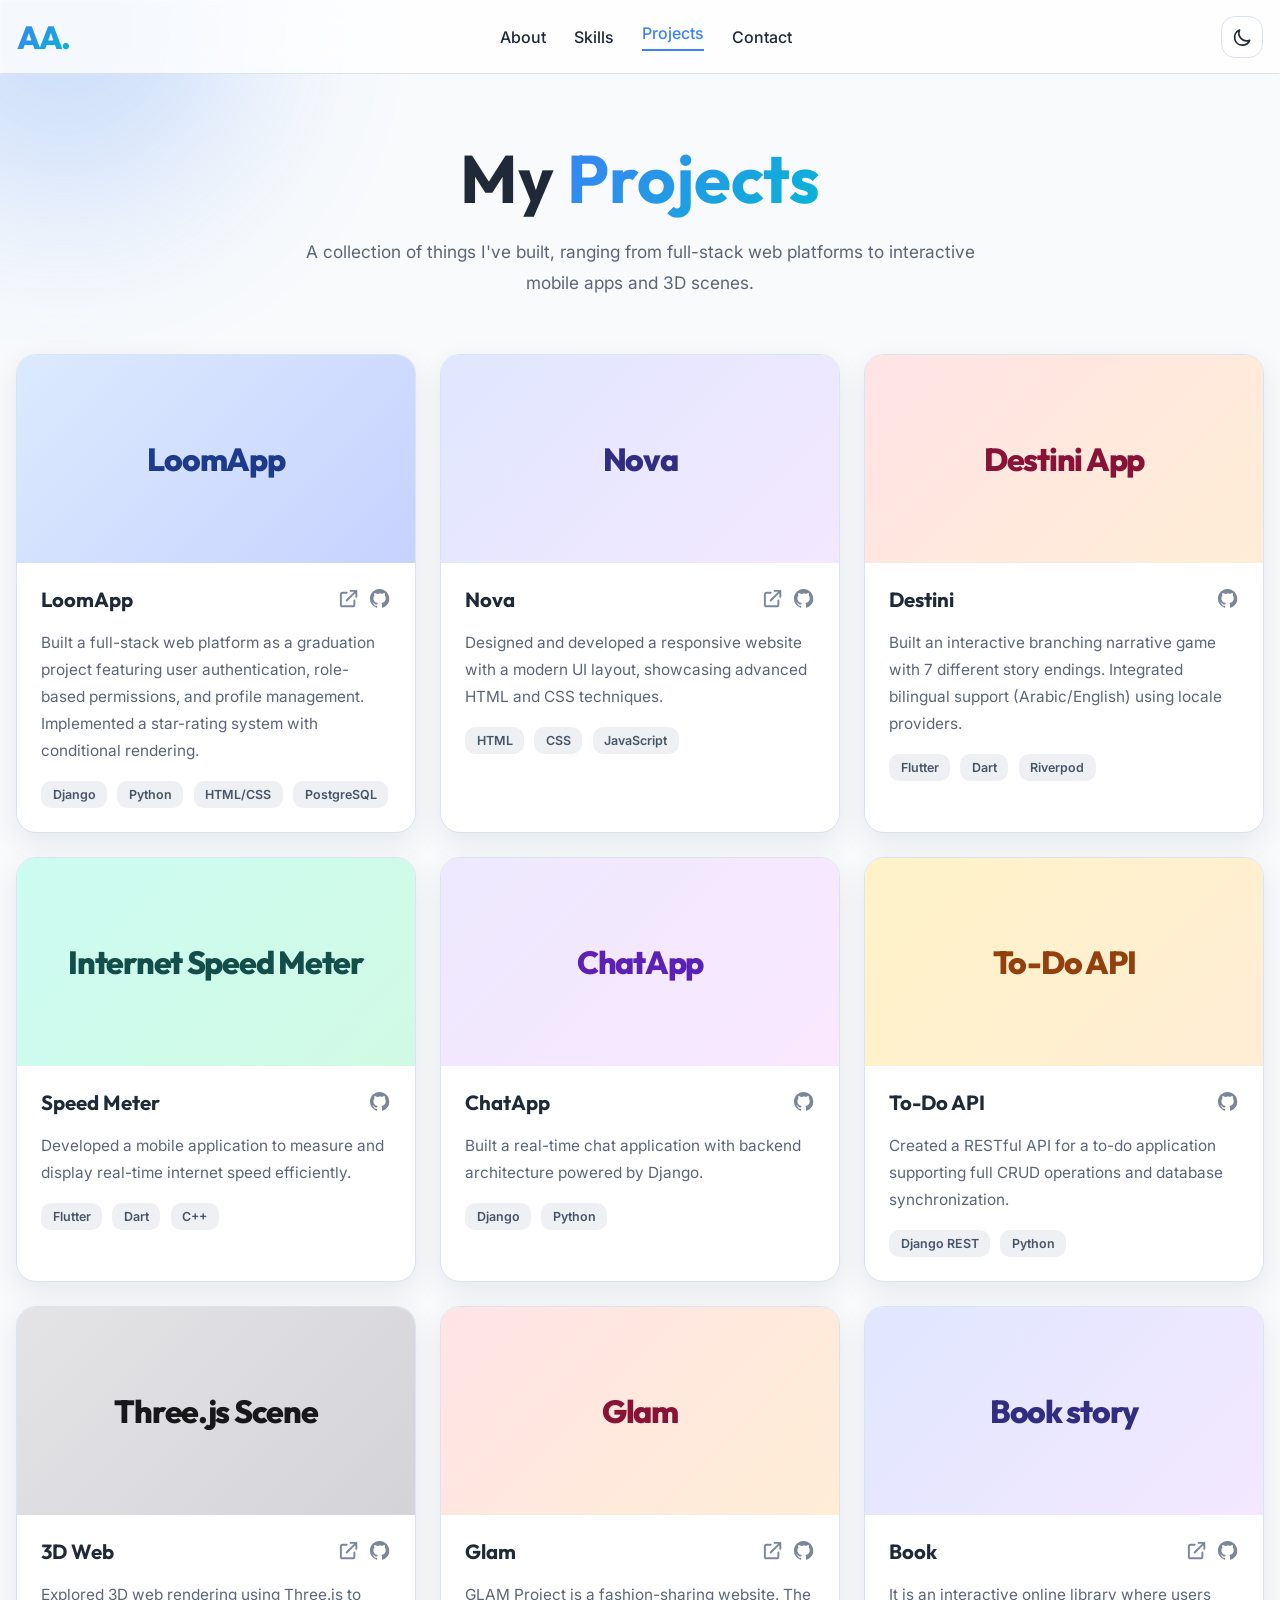
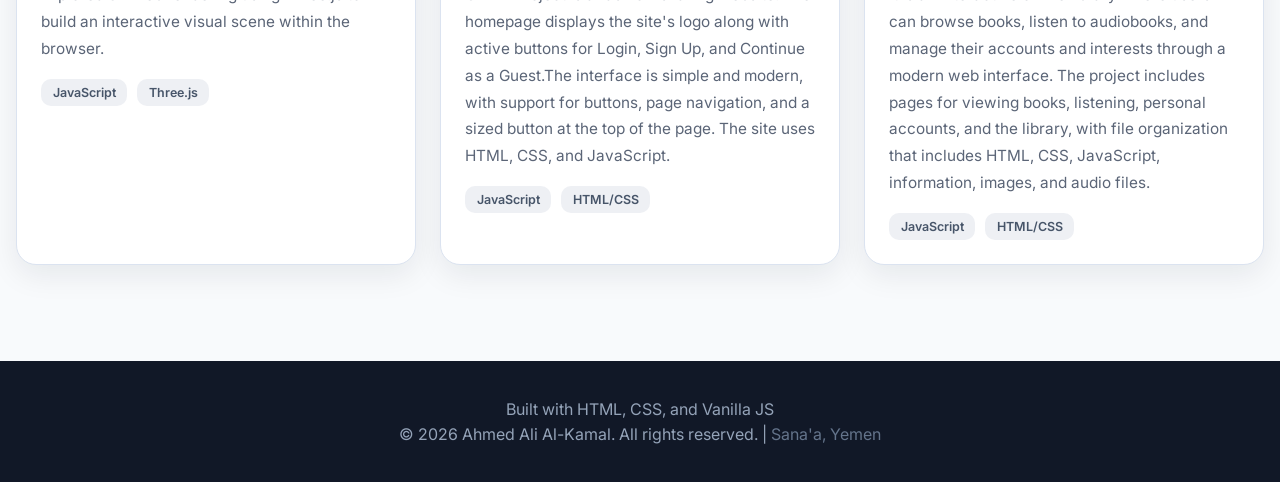
==== commit 9d1c58bc: "feat: implement dynamic project loading from JSON and add site-wide interactivity features" ====
--- a/projects.html
+++ b/projects.html
@@ -3,7 +3,9 @@
 <head>
     <meta charset="UTF-8">
     <meta name="viewport" content="width=device-width, initial-scale=1.0">
+    <meta name="description" content="Explore projects built by Ahmed Ali Al-Kamal, including full-stack web platforms, mobile apps, and interactive 3D scenes.">
     <title>Projects - Ahmed Ali Al-Kamal</title>
+    <link rel="icon" type="image/svg+xml" href="./assets/images/favicon.svg">
     <link rel="stylesheet" href="./assets/css/style.css">
 </head>
 <body>
@@ -22,16 +24,18 @@
                         <a href="index.html#skills" class="nav-link">Skills</a>
                         <a href="projects.html" class="nav-link is-active">Projects</a>
                         <a href="index.html#contact" class="nav-link">Contact</a>
+                    </div>
+
+                    <div class="nav-actions">
                         <button id="theme-toggle" class="theme-toggle" aria-label="Toggle theme">
                             <svg id="theme-icon" fill="none" viewBox="0 0 24 24" stroke="currentColor"></svg>
                         </button>
+                        <button id="mobile-menu-button" class="menu-toggle" aria-label="Open menu">
+                            <svg fill="none" viewBox="0 0 24 24" stroke="currentColor">
+                                <path stroke-linecap="round" stroke-linejoin="round" stroke-width="2" d="M4 6h16M4 12h16M4 18h16"></path>
+                            </svg>
+                        </button>
                     </div>
-
-                    <button id="mobile-menu-button" class="menu-toggle" aria-label="Open menu">
-                        <svg fill="none" viewBox="0 0 24 24" stroke="currentColor">
-                            <path stroke-linecap="round" stroke-linejoin="round" stroke-width="2" d="M4 6h16M4 12h16M4 18h16"></path>
-                        </svg>
-                    </button>
                 </div>
             </div>
 
@@ -56,195 +60,8 @@
 
         <section class="projects-section">
             <div class="container-wide">
-                <div class="projects-grid">
-                    <article class="project-card reveal">
-                        <div class="project-cover cover-blue">
-                            <h3>LoomApp</h3>
-                        </div>
-                        <div class="project-body">
-                            <div class="project-top">
-                                <h3 class="outfit-font">LoomApp</h3>
-                                <a href="https://github.com/LoomProject/loom" target="_blank" class="project-link" title="View Source">
-                                    <svg fill="currentColor" viewBox="0 0 24 24">
-                                        <path fill-rule="evenodd" d="M12 2C6.477 2 2 6.484 2 12.017c0 4.425 2.865 8.18 6.839 9.504.5.092.682-.217.682-.483 0-.237-.008-.868-.013-1.703-2.782.605-3.369-1.343-3.369-1.343-.454-1.158-1.11-1.466-1.11-1.466-.908-.62.069-.608.069-.608 1.003.07 1.531 1.032 1.531 1.032.892 1.53 2.341 1.088 2.91.832.092-.647.35-1.088.636-1.338-2.22-.253-4.555-1.113-4.555-4.951 0-1.093.39-1.988 1.029-2.688-.103-.253-.446-1.272.098-2.65 0 0 .84-.27 2.75 1.026A9.564 9.564 0 0112 6.844c.85.004 1.705.115 2.504.337 1.909-1.296 2.747-1.027 2.747-1.027.546 1.379.202 2.398.1 2.651.64.7 1.028 1.595 1.028 2.688 0 3.848-2.339 4.695-4.566 4.943.359.309.678.92.678 1.855 0 1.338-.012 2.419-.012 2.747 0 .268.18.58.688.482A10.019 10.019 0 0022 12.017C22 6.484 17.522 2 12 2z" clip-rule="evenodd"></path>
-                                    </svg>
-                                </a>
-                            </div>
-                            <p class="project-description">
-                                Built a full-stack web platform as a graduation project featuring user authentication, role-based permissions, and profile management. Implemented a star-rating system with conditional rendering.
-                            </p>
-                            <div class="tag-list compact">
-                                <span class="tag tag-slate">Django</span>
-                                <span class="tag tag-slate">Python</span>
-                                <span class="tag tag-slate">HTML/CSS</span>
-                                <span class="tag tag-slate">PostgreSQL</span>
-                            </div>
-                        </div>
-                    </article>
-
-                    <article class="project-card reveal">
-                        <div class="project-cover cover-cyan">
-                            <h3>Loom React</h3>
-                        </div>
-                        <div class="project-body">
-                            <div class="project-top">
-                                <h3 class="outfit-font">LoomApp Front-End</h3>
-                                <a href="https://github.com/LoomProject/Front-endReact" target="_blank" class="project-link" title="View Source">
-                                    <svg fill="currentColor" viewBox="0 0 24 24">
-                                        <path fill-rule="evenodd" d="M12 2C6.477 2 2 6.484 2 12.017c0 4.425 2.865 8.18 6.839 9.504.5.092.682-.217.682-.483 0-.237-.008-.868-.013-1.703-2.782.605-3.369-1.343-3.369-1.343-.454-1.158-1.11-1.466-1.11-1.466-.908-.62.069-.608.069-.608 1.003.07 1.531 1.032 1.531 1.032.892 1.53 2.341 1.088 2.91.832.092-.647.35-1.088.636-1.338-2.22-.253-4.555-1.113-4.555-4.951 0-1.093.39-1.988 1.029-2.688-.103-.253-.446-1.272.098-2.65 0 0 .84-.27 2.75 1.026A9.564 9.564 0 0112 6.844c.85.004 1.705.115 2.504.337 1.909-1.296 2.747-1.027 2.747-1.027.546 1.379.202 2.398.1 2.651.64.7 1.028 1.595 1.028 2.688 0 3.848-2.339 4.695-4.566 4.943.359.309.678.92.678 1.855 0 1.338-.012 2.419-.012 2.747 0 .268.18.58.688.482A10.019 10.019 0 0022 12.017C22 6.484 17.522 2 12 2z" clip-rule="evenodd"></path>
-                                    </svg>
-                                </a>
-                            </div>
-                            <p class="project-description">
-                                Developed a React-based front-end interface for LoomApp with component-based architecture for enhanced user experience.
-                            </p>
-                            <div class="tag-list compact">
-                                <span class="tag tag-slate">React JS</span>
-                                <span class="tag tag-slate">JavaScript</span>
-                            </div>
-                        </div>
-                    </article>
-
-                    <article class="project-card reveal">
-                        <div class="project-cover cover-indigo">
-                            <h3>Nova</h3>
-                        </div>
-                        <div class="project-body">
-                            <div class="project-top">
-                                <h3 class="outfit-font">Nova</h3>
-                                <a href="https://github.com/12Ahm-webSite/Nova" target="_blank" class="project-link" title="View Source">
-                                    <svg fill="currentColor" viewBox="0 0 24 24">
-                                        <path fill-rule="evenodd" d="M12 2C6.477 2 2 6.484 2 12.017c0 4.425 2.865 8.18 6.839 9.504.5.092.682-.217.682-.483 0-.237-.008-.868-.013-1.703-2.782.605-3.369-1.343-3.369-1.343-.454-1.158-1.11-1.466-1.11-1.466-.908-.62.069-.608.069-.608 1.003.07 1.531 1.032 1.531 1.032.892 1.53 2.341 1.088 2.91.832.092-.647.35-1.088.636-1.338-2.22-.253-4.555-1.113-4.555-4.951 0-1.093.39-1.988 1.029-2.688-.103-.253-.446-1.272.098-2.65 0 0 .84-.27 2.75 1.026A9.564 9.564 0 0112 6.844c.85.004 1.705.115 2.504.337 1.909-1.296 2.747-1.027 2.747-1.027.546 1.379.202 2.398.1 2.651.64.7 1.028 1.595 1.028 2.688 0 3.848-2.339 4.695-4.566 4.943.359.309.678.92.678 1.855 0 1.338-.012 2.419-.012 2.747 0 .268.18.58.688.482A10.019 10.019 0 0022 12.017C22 6.484 17.522 2 12 2z" clip-rule="evenodd"></path>
-                                    </svg>
-                                </a>
-                            </div>
-                            <p class="project-description">
-                                Designed and developed a responsive website with a modern UI layout, showcasing advanced HTML and CSS techniques.
-                            </p>
-                            <div class="tag-list compact">
-                                <span class="tag tag-slate">HTML</span>
-                                <span class="tag tag-slate">CSS</span>
-                                <span class="tag tag-slate">JavaScript</span>
-                            </div>
-                        </div>
-                    </article>
-
-                    <article class="project-card reveal">
-                        <div class="project-cover cover-rose">
-                            <h3>Destini</h3>
-                        </div>
-                        <div class="project-body">
-                            <div class="project-top">
-                                <h3 class="outfit-font">Destini App</h3>
-                                <a href="https://github.com/12Ahm-webSite/destini_starting_master" target="_blank" class="project-link" title="View Source">
-                                    <svg fill="currentColor" viewBox="0 0 24 24">
-                                        <path fill-rule="evenodd" d="M12 2C6.477 2 2 6.484 2 12.017c0 4.425 2.865 8.18 6.839 9.504.5.092.682-.217.682-.483 0-.237-.008-.868-.013-1.703-2.782.605-3.369-1.343-3.369-1.343-.454-1.158-1.11-1.466-1.11-1.466-.908-.62.069-.608.069-.608 1.003.07 1.531 1.032 1.531 1.032.892 1.53 2.341 1.088 2.91.832.092-.647.35-1.088.636-1.338-2.22-.253-4.555-1.113-4.555-4.951 0-1.093.39-1.988 1.029-2.688-.103-.253-.446-1.272.098-2.65 0 0 .84-.27 2.75 1.026A9.564 9.564 0 0112 6.844c.85.004 1.705.115 2.504.337 1.909-1.296 2.747-1.027 2.747-1.027.546 1.379.202 2.398.1 2.651.64.7 1.028 1.595 1.028 2.688 0 3.848-2.339 4.695-4.566 4.943.359.309.678.92.678 1.855 0 1.338-.012 2.419-.012 2.747 0 .268.18.58.688.482A10.019 10.019 0 0022 12.017C22 6.484 17.522 2 12 2z" clip-rule="evenodd"></path>
-                                    </svg>
-                                </a>
-                            </div>
-                            <p class="project-description">
-                                Built an interactive branching narrative game with 7 different story endings. Integrated bilingual support (Arabic/English) using locale providers.
-                            </p>
-                            <div class="tag-list compact">
-                                <span class="tag tag-slate">Flutter</span>
-                                <span class="tag tag-slate">Dart</span>
-                                <span class="tag tag-slate">Riverpod</span>
-                            </div>
-                        </div>
-                    </article>
-
-                    <article class="project-card reveal">
-                        <div class="project-cover cover-teal">
-                            <h3>Speed Meter</h3>
-                        </div>
-                        <div class="project-body">
-                            <div class="project-top">
-                                <h3 class="outfit-font">Internet Speed Meter</h3>
-                                <a href="https://github.com/12Ahm-webSite/internet_speed_meter_app" target="_blank" class="project-link" title="View Source">
-                                    <svg fill="currentColor" viewBox="0 0 24 24">
-                                        <path fill-rule="evenodd" d="M12 2C6.477 2 2 6.484 2 12.017c0 4.425 2.865 8.18 6.839 9.504.5.092.682-.217.682-.483 0-.237-.008-.868-.013-1.703-2.782.605-3.369-1.343-3.369-1.343-.454-1.158-1.11-1.466-1.11-1.466-.908-.62.069-.608.069-.608 1.003.07 1.531 1.032 1.531 1.032.892 1.53 2.341 1.088 2.91.832.092-.647.35-1.088.636-1.338-2.22-.253-4.555-1.113-4.555-4.951 0-1.093.39-1.988 1.029-2.688-.103-.253-.446-1.272.098-2.65 0 0 .84-.27 2.75 1.026A9.564 9.564 0 0112 6.844c.85.004 1.705.115 2.504.337 1.909-1.296 2.747-1.027 2.747-1.027.546 1.379.202 2.398.1 2.651.64.7 1.028 1.595 1.028 2.688 0 3.848-2.339 4.695-4.566 4.943.359.309.678.92.678 1.855 0 1.338-.012 2.419-.012 2.747 0 .268.18.58.688.482A10.019 10.019 0 0022 12.017C22 6.484 17.522 2 12 2z" clip-rule="evenodd"></path>
-                                    </svg>
-                                </a>
-                            </div>
-                            <p class="project-description">
-                                Developed a mobile application to measure and display real-time internet speed efficiently.
-                            </p>
-                            <div class="tag-list compact">
-                                <span class="tag tag-slate">Flutter</span>
-                                <span class="tag tag-slate">Dart</span>
-                                <span class="tag tag-slate">C++</span>
-                            </div>
-                        </div>
-                    </article>
-
-                    <article class="project-card reveal">
-                        <div class="project-cover cover-violet">
-                            <h3>ChatApp</h3>
-                        </div>
-                        <div class="project-body">
-                            <div class="project-top">
-                                <h3 class="outfit-font">ChatApp</h3>
-                                <a href="https://github.com/12Ahm-webSite/ChatApp" target="_blank" class="project-link" title="View Source">
-                                    <svg fill="currentColor" viewBox="0 0 24 24">
-                                        <path fill-rule="evenodd" d="M12 2C6.477 2 2 6.484 2 12.017c0 4.425 2.865 8.18 6.839 9.504.5.092.682-.217.682-.483 0-.237-.008-.868-.013-1.703-2.782.605-3.369-1.343-3.369-1.343-.454-1.158-1.11-1.466-1.11-1.466-.908-.62.069-.608.069-.608 1.003.07 1.531 1.032 1.531 1.032.892 1.53 2.341 1.088 2.91.832.092-.647.35-1.088.636-1.338-2.22-.253-4.555-1.113-4.555-4.951 0-1.093.39-1.988 1.029-2.688-.103-.253-.446-1.272.098-2.65 0 0 .84-.27 2.75 1.026A9.564 9.564 0 0112 6.844c.85.004 1.705.115 2.504.337 1.909-1.296 2.747-1.027 2.747-1.027.546 1.379.202 2.398.1 2.651.64.7 1.028 1.595 1.028 2.688 0 3.848-2.339 4.695-4.566 4.943.359.309.678.92.678 1.855 0 1.338-.012 2.419-.012 2.747 0 .268.18.58.688.482A10.019 10.019 0 0022 12.017C22 6.484 17.522 2 12 2z" clip-rule="evenodd"></path>
-                                    </svg>
-                                </a>
-                            </div>
-                            <p class="project-description">
-                                Built a real-time chat application with backend architecture powered by Django.
-                            </p>
-                            <div class="tag-list compact">
-                                <span class="tag tag-slate">Django</span>
-                                <span class="tag tag-slate">Python</span>
-                            </div>
-                        </div>
-                    </article>
-
-                    <article class="project-card reveal">
-                        <div class="project-cover cover-amber">
-                            <h3>To-Do API</h3>
-                        </div>
-                        <div class="project-body">
-                            <div class="project-top">
-                                <h3 class="outfit-font">To-Do API</h3>
-                                <a href="https://github.com/12Ahm-webSite/todo_api-master" target="_blank" class="project-link" title="View Source">
-                                    <svg fill="currentColor" viewBox="0 0 24 24">
-                                        <path fill-rule="evenodd" d="M12 2C6.477 2 2 6.484 2 12.017c0 4.425 2.865 8.18 6.839 9.504.5.092.682-.217.682-.483 0-.237-.008-.868-.013-1.703-2.782.605-3.369-1.343-3.369-1.343-.454-1.158-1.11-1.466-1.11-1.466-.908-.62.069-.608.069-.608 1.003.07 1.531 1.032 1.531 1.032.892 1.53 2.341 1.088 2.91.832.092-.647.35-1.088.636-1.338-2.22-.253-4.555-1.113-4.555-4.951 0-1.093.39-1.988 1.029-2.688-.103-.253-.446-1.272.098-2.65 0 0 .84-.27 2.75 1.026A9.564 9.564 0 0112 6.844c.85.004 1.705.115 2.504.337 1.909-1.296 2.747-1.027 2.747-1.027.546 1.379.202 2.398.1 2.651.64.7 1.028 1.595 1.028 2.688 0 3.848-2.339 4.695-4.566 4.943.359.309.678.92.678 1.855 0 1.338-.012 2.419-.012 2.747 0 .268.18.58.688.482A10.019 10.019 0 0022 12.017C22 6.484 17.522 2 12 2z" clip-rule="evenodd"></path>
-                                    </svg>
-                                </a>
-                            </div>
-                            <p class="project-description">
-                                Created a RESTful API for a to-do application supporting full CRUD operations and database synchronization.
-                            </p>
-                            <div class="tag-list compact">
-                                <span class="tag tag-slate">Django REST</span>
-                                <span class="tag tag-slate">Python</span>
-                            </div>
-                        </div>
-                    </article>
-
-                    <article class="project-card reveal">
-                        <div class="project-cover cover-zinc">
-                            <h3>3D Web</h3>
-                        </div>
-                        <div class="project-body">
-                            <div class="project-top">
-                                <h3 class="outfit-font">Three.js Scene</h3>
-                                <a href="https://github.com/12Ahm-webSite/threejs" target="_blank" class="project-link" title="View Source">
-                                    <svg fill="currentColor" viewBox="0 0 24 24">
-                                        <path fill-rule="evenodd" d="M12 2C6.477 2 2 6.484 2 12.017c0 4.425 2.865 8.18 6.839 9.504.5.092.682-.217.682-.483 0-.237-.008-.868-.013-1.703-2.782.605-3.369-1.343-3.369-1.343-.454-1.158-1.11-1.466-1.11-1.466-.908-.62.069-.608.069-.608 1.003.07 1.531 1.032 1.531 1.032.892 1.53 2.341 1.088 2.91.832.092-.647.35-1.088.636-1.338-2.22-.253-4.555-1.113-4.555-4.951 0-1.093.39-1.988 1.029-2.688-.103-.253-.446-1.272.098-2.65 0 0 .84-.27 2.75 1.026A9.564 9.564 0 0112 6.844c.85.004 1.705.115 2.504.337 1.909-1.296 2.747-1.027 2.747-1.027.546 1.379.202 2.398.1 2.651.64.7 1.028 1.595 1.028 2.688 0 3.848-2.339 4.695-4.566 4.943.359.309.678.92.678 1.855 0 1.338-.012 2.419-.012 2.747 0 .268.18.58.688.482A10.019 10.019 0 0022 12.017C22 6.484 17.522 2 12 2z" clip-rule="evenodd"></path>
-                                    </svg>
-                                </a>
-                            </div>
-                            <p class="project-description">
-                                Explored 3D web rendering using Three.js to build an interactive visual scene within the browser.
-                            </p>
-                            <div class="tag-list compact">
-                                <span class="tag tag-slate">JavaScript</span>
-                                <span class="tag tag-slate">Three.js</span>
-                            </div>
-                        </div>
-                    </article>
+                <div class="projects-grid" id="projects-container">
+                    <!-- Projects will be loaded dynamically from projects.json -->
                 </div>
             </div>
         </section>
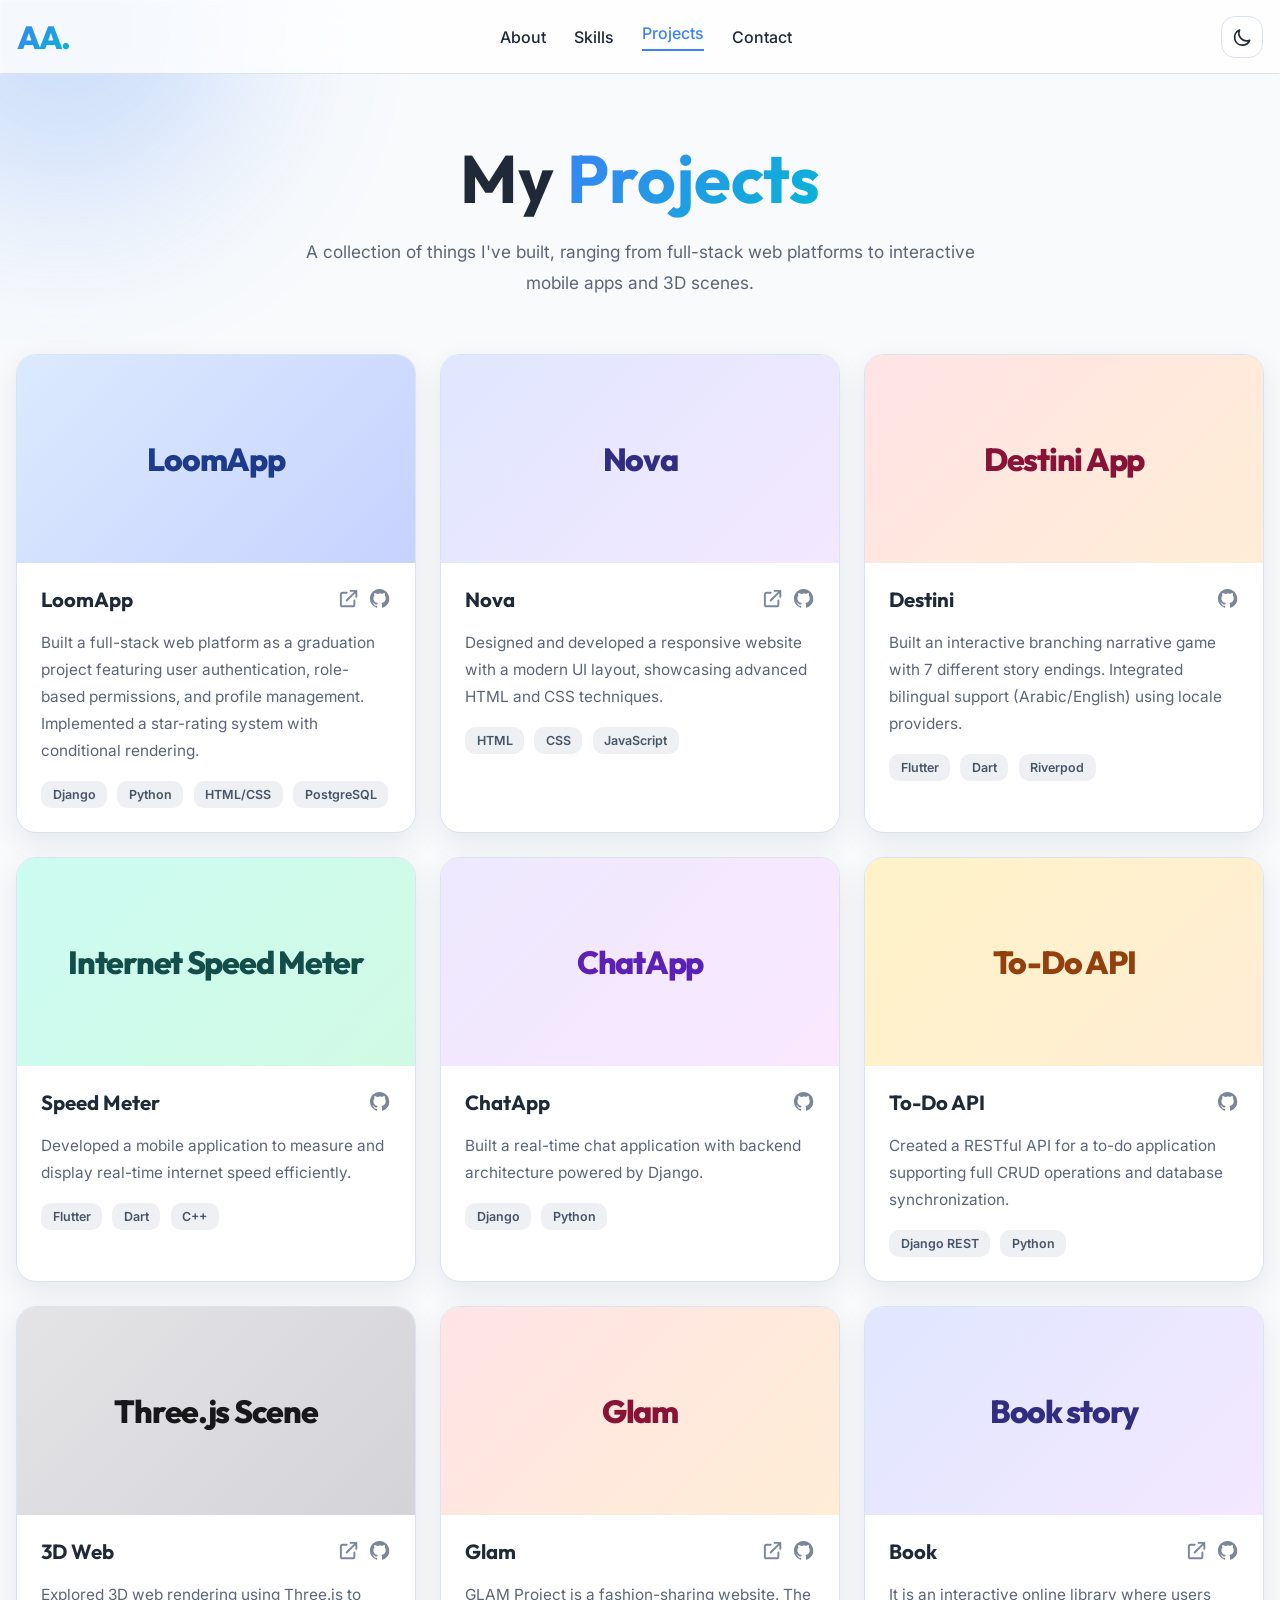
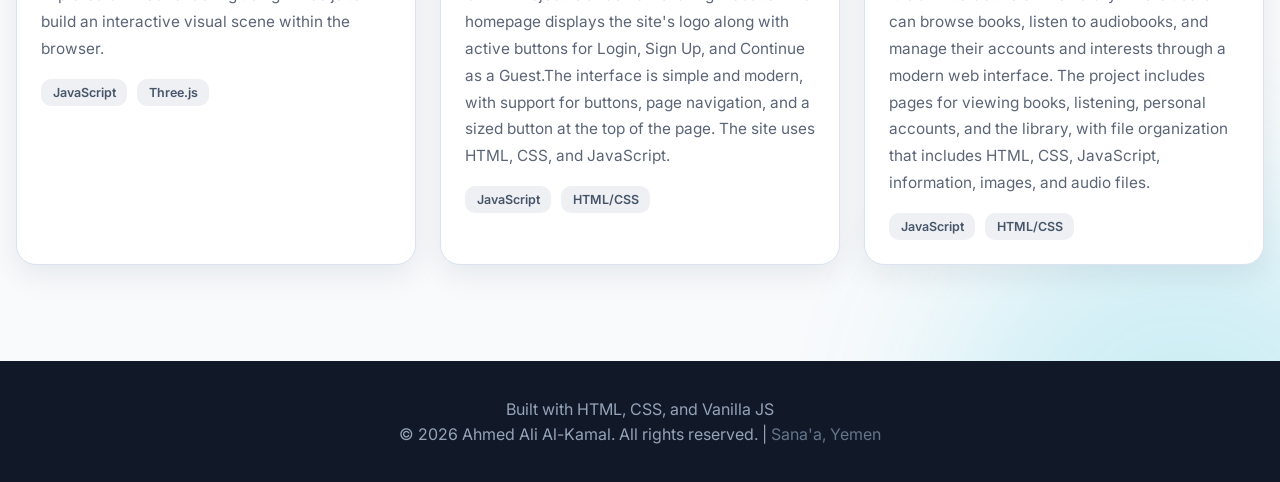
==== commit 80956684: "feat: enhance portfolio with SEO metadata, contact form, dynamic project loading, and accessibility " ====
--- a/projects.html
+++ b/projects.html
@@ -4,14 +4,33 @@
     <meta charset="UTF-8">
     <meta name="viewport" content="width=device-width, initial-scale=1.0">
     <meta name="description" content="Explore projects built by Ahmed Ali Al-Kamal, including full-stack web platforms, mobile apps, and interactive 3D scenes.">
+
+    <!-- Open Graph / Facebook -->
+    <meta property="og:type" content="website">
+    <meta property="og:url" content="https://ahmedalkamal.dev/projects.html">
+    <meta property="og:title" content="Projects - Ahmed Ali Al-Kamal Portfolio">
+    <meta property="og:description" content="Explore projects built by Ahmed Ali Al-Kamal, including full-stack web platforms, mobile apps, and interactive 3D scenes.">
+    <meta property="og:image" content="./assets/images/og-banner.jpg">
+
+    <!-- Twitter Card -->
+    <meta name="twitter:card" content="summary_large_image">
+    <meta name="twitter:title" content="Projects - Ahmed Ali Al-Kamal Portfolio">
+    <meta name="twitter:description" content="Explore projects built by Ahmed Ali Al-Kamal.">
+
     <title>Projects - Ahmed Ali Al-Kamal</title>
     <link rel="icon" type="image/svg+xml" href="./assets/images/favicon.svg">
     <link rel="stylesheet" href="./assets/css/style.css">
 </head>
 <body>
+    <noscript>
+        <div style="text-align:center;padding:2rem;background:#fef3c7;color:#92400e;font-family:sans-serif;">
+            <p><strong>JavaScript is disabled.</strong> Projects are loaded dynamically. Please enable JavaScript to view them.</p>
+        </div>
+    </noscript>
     <div class="page-shell">
         <div class="blob-container">
             <div class="blob blob-1"></div>
+            <div class="blob blob-2"></div>
         </div>
 
         <nav class="site-header glass with-border">
@@ -61,14 +80,35 @@
         <section class="projects-section">
             <div class="container-wide">
                 <div class="projects-grid" id="projects-container">
+                    <!-- Loading skeleton -->
+                    <div class="project-card skeleton-card" aria-hidden="true">
+                        <div class="project-cover cover-blue"><h3>&nbsp;</h3></div>
+                        <div class="project-body">
+                            <div class="skeleton-line"></div>
+                            <div class="skeleton-line short"></div>
+                        </div>
+                    </div>
+                    <div class="project-card skeleton-card" aria-hidden="true">
+                        <div class="project-cover cover-indigo"><h3>&nbsp;</h3></div>
+                        <div class="project-body">
+                            <div class="skeleton-line"></div>
+                            <div class="skeleton-line short"></div>
+                        </div>
+                    </div>
+                    <div class="project-card skeleton-card" aria-hidden="true">
+                        <div class="project-cover cover-teal"><h3>&nbsp;</h3></div>
+                        <div class="project-body">
+                            <div class="skeleton-line"></div>
+                            <div class="skeleton-line short"></div>
+                        </div>
+                    </div>
                     <!-- Projects will be loaded dynamically from projects.json -->
                 </div>
             </div>
         </section>
 
-        <footer class="site-footer">
-            <p>Built with HTML, CSS, and Vanilla JS</p>
-            <p>&copy; 2026 Ahmed Ali Al-Kamal. All rights reserved. | <span class="footer-location">Sana'a, Yemen</span></p>
+        <footer class="site-footer" id="site-footer">
+            <!-- Rendered by JS -->
         </footer>
     </div>
 
--- a/assets/css/style.css
+++ b/assets/css/style.css
@@ -221,6 +221,12 @@
     gap: 1.75rem;
 }
 
+.nav-actions {
+    display: flex;
+    align-items: center;
+    gap: 0.75rem;
+}
+
 .nav-link {
     font-weight: 500;
     color: var(--color-text);
@@ -581,10 +587,10 @@
 
 .contact::before {
     content: '';
-    position: relative;
-    overflow: hidden;
-    background: linear-gradient(90deg, #2563eb, #111827);
-    color: #fff;
+    position: absolute;
+    inset: 0;
+    background: linear-gradient(90deg, rgba(37, 99, 235, 0.08), rgba(17, 24, 39, 0.08));
+    pointer-events: none;
 }
 
 .contact-inner {
@@ -633,6 +639,82 @@
     transform: translateY(-2px);
 }
 
+.contact-card:focus-visible {
+    outline: 2px solid #fff;
+    outline-offset: 2px;
+}
+
+/* Contact form */
+.contact-form {
+    max-width: 42rem;
+    margin: 2rem auto 0;
+    display: flex;
+    flex-direction: column;
+    gap: 1rem;
+}
+
+.form-row {
+    display: grid;
+    grid-template-columns: 1fr 1fr;
+    gap: 1rem;
+}
+
+.contact-form input,
+.contact-form textarea {
+    width: 100%;
+    padding: 0.85rem 1.1rem;
+    border: 1px solid rgba(255, 255, 255, 0.25);
+    border-radius: 14px;
+    background: rgba(255, 255, 255, 0.1);
+    color: #fff;
+    font-family: var(--font-body);
+    font-size: 0.95rem;
+    transition: background-color 0.2s ease, border-color 0.2s ease;
+}
+
+.contact-form input::placeholder,
+.contact-form textarea::placeholder {
+    color: rgba(255, 255, 255, 0.55);
+}
+
+.contact-form input:focus,
+.contact-form textarea:focus {
+    outline: none;
+    border-color: rgba(255, 255, 255, 0.5);
+    background: rgba(255, 255, 255, 0.15);
+}
+
+.contact-form button {
+    align-self: center;
+}
+
+@media (max-width: 720px) {
+    .form-row {
+        grid-template-columns: 1fr;
+    }
+}
+
+/* Reduced motion */
+@media (prefers-reduced-motion: reduce) {
+    *,
+    *::before,
+    *::after {
+        animation-duration: 0.01ms !important;
+        animation-iteration-count: 1 !important;
+        transition-duration: 0.01ms !important;
+        scroll-behavior: auto !important;
+    }
+
+    .blob {
+        animation: none !important;
+    }
+
+    .reveal {
+        opacity: 1;
+        transform: none;
+    }
+}
+
 .contact-card svg {
     width: 1.45rem;
     height: 1.45rem;
@@ -831,6 +913,33 @@
     font-size: 0.78rem;
 }
 
+/* Skeleton loading */
+.skeleton-card {
+    pointer-events: none;
+}
+
+.skeleton-card .project-cover h3 {
+    color: transparent;
+}
+
+.skeleton-line {
+    height: 14px;
+    border-radius: 8px;
+    background: linear-gradient(90deg, var(--color-border) 25%, var(--color-surface-soft) 50%, var(--color-border) 75%);
+    background-size: 200% 100%;
+    animation: shimmer 1.5s infinite;
+}
+
+.skeleton-line.short {
+    width: 60%;
+    height: 10px;
+}
+
+@keyframes shimmer {
+    0% { background-position: 200% 0; }
+    100% { background-position: -200% 0; }
+}
+
 .site-footer {
     padding: 2rem 1rem;
     background: var(--color-footer);
@@ -892,6 +1001,12 @@
     }
 }
 
+@keyframes fadeOut {
+    0% { opacity: 1; transform: translateX(-50%) translateY(0); }
+    70% { opacity: 1; transform: translateX(-50%) translateY(0); }
+    100% { opacity: 0; transform: translateX(-50%) translateY(-10px); }
+}
+
 .reveal {
     opacity: 0;
     transform: translateY(30px);
@@ -955,4 +1070,4 @@
     .section-heading {
         gap: 1rem;
     }
-}+}
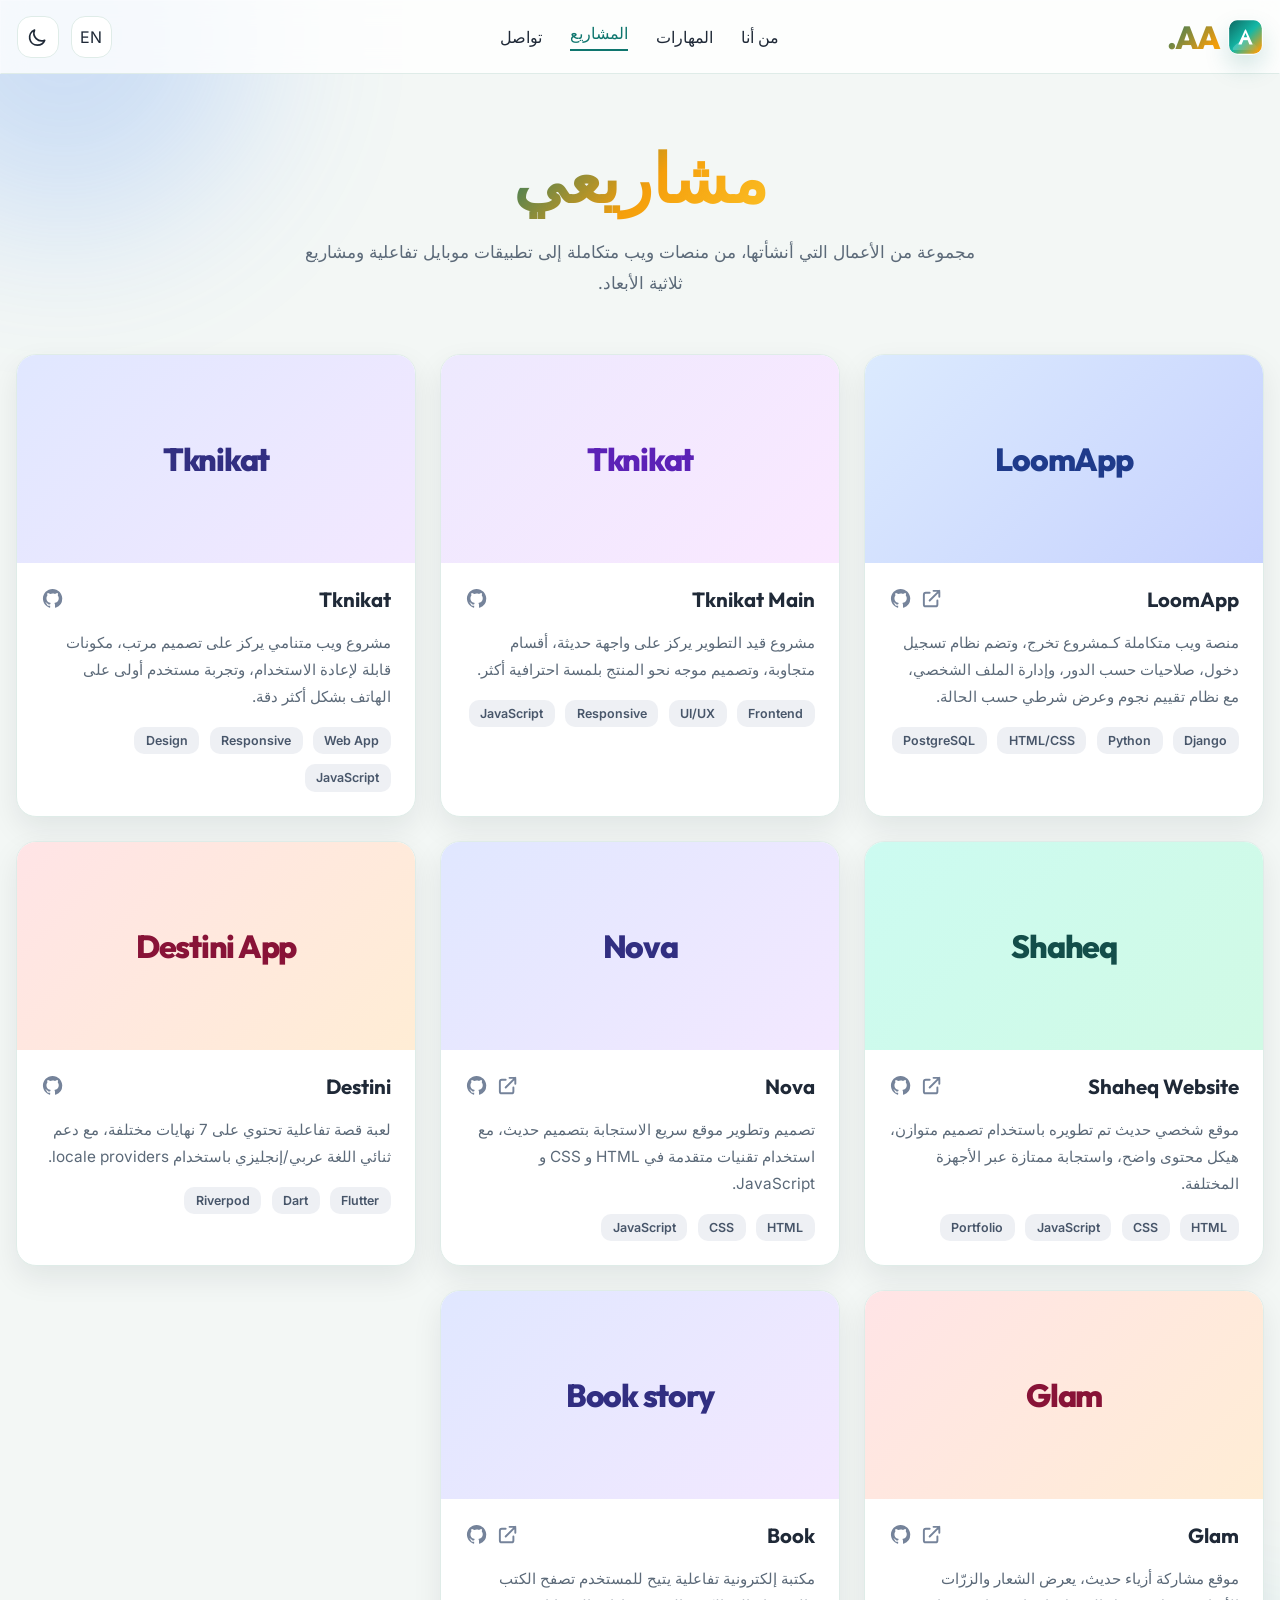
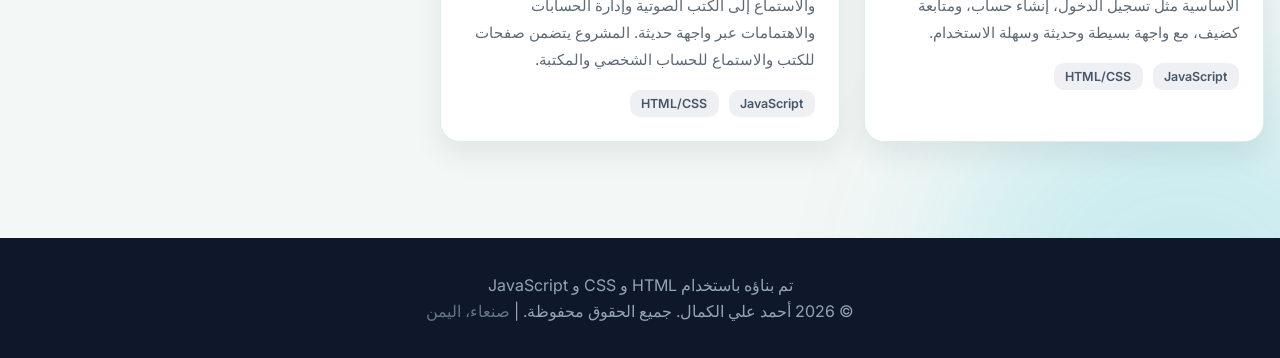
==== commit 17a5e7a7: "Translate website content to Arabic, update meta tags, and enhance project descriptions; add new SVG" ====
--- a/projects.html
+++ b/projects.html
@@ -1,30 +1,30 @@
 <!DOCTYPE html>
-<html lang="en">
+<html lang="ar" dir="rtl">
 <head>
     <meta charset="UTF-8">
     <meta name="viewport" content="width=device-width, initial-scale=1.0">
-    <meta name="description" content="Explore projects built by Ahmed Ali Al-Kamal, including full-stack web platforms, mobile apps, and interactive 3D scenes.">
+    <meta name="description" content="استكشف مشاريع أحمد علي الكمال، بما فيها منصات ويب، تطبيقات موبايل، ومشاريع تفاعلية ثلاثية الأبعاد.">
 
     <!-- Open Graph / Facebook -->
     <meta property="og:type" content="website">
     <meta property="og:url" content="https://ahmedalkamal.dev/projects.html">
-    <meta property="og:title" content="Projects - Ahmed Ali Al-Kamal Portfolio">
-    <meta property="og:description" content="Explore projects built by Ahmed Ali Al-Kamal, including full-stack web platforms, mobile apps, and interactive 3D scenes.">
+    <meta property="og:title" content="المشاريع | محفظة أحمد علي الكمال">
+    <meta property="og:description" content="استكشف مشاريع أحمد علي الكمال، بما فيها منصات ويب، تطبيقات موبايل، ومشاريع تفاعلية ثلاثية الأبعاد.">
     <meta property="og:image" content="./assets/images/og-banner.jpg">
 
     <!-- Twitter Card -->
     <meta name="twitter:card" content="summary_large_image">
-    <meta name="twitter:title" content="Projects - Ahmed Ali Al-Kamal Portfolio">
-    <meta name="twitter:description" content="Explore projects built by Ahmed Ali Al-Kamal.">
+    <meta name="twitter:title" content="المشاريع | محفظة أحمد علي الكمال">
+    <meta name="twitter:description" content="استكشف مشاريع أحمد علي الكمال.">
 
-    <title>Projects - Ahmed Ali Al-Kamal</title>
-    <link rel="icon" type="image/svg+xml" href="./assets/images/favicon.svg">
+    <title>المشاريع | أحمد علي الكمال</title>
+    <link rel="icon" type="image/svg+xml" href="./assets/images/logo-mark.svg">
     <link rel="stylesheet" href="./assets/css/style.css">
 </head>
 <body>
     <noscript>
         <div style="text-align:center;padding:2rem;background:#fef3c7;color:#92400e;font-family:sans-serif;">
-            <p><strong>JavaScript is disabled.</strong> Projects are loaded dynamically. Please enable JavaScript to view them.</p>
+            <p><strong>JavaScript غير مفعّل.</strong> المشاريع تُحمّل بشكل ديناميكي، يرجى تفعيل JavaScript لمشاهدتها.</p>
         </div>
     </noscript>
     <div class="page-shell">
@@ -39,17 +39,18 @@
                     <a href="index.html" class="brand text-gradient outfit-font">AA.</a>
 
                     <div class="nav-links">
-                        <a href="index.html#about" class="nav-link">About</a>
-                        <a href="index.html#skills" class="nav-link">Skills</a>
-                        <a href="projects.html" class="nav-link is-active">Projects</a>
-                        <a href="index.html#contact" class="nav-link">Contact</a>
+                        <a href="index.html#about" class="nav-link" data-i18n="nav.about">من أنا</a>
+                        <a href="index.html#skills" class="nav-link" data-i18n="nav.skills">المهارات</a>
+                        <a href="projects.html" class="nav-link is-active" data-i18n="nav.projects">المشاريع</a>
+                        <a href="index.html#contact" class="nav-link" data-i18n="nav.contact">تواصل</a>
                     </div>
 
                     <div class="nav-actions">
-                        <button id="theme-toggle" class="theme-toggle" aria-label="Toggle theme">
+                        <button id="lang-toggle" class="theme-toggle" aria-label="Switch language">EN</button>
+                        <button id="theme-toggle" class="theme-toggle" aria-label="تبديل الوضع">
                             <svg id="theme-icon" fill="none" viewBox="0 0 24 24" stroke="currentColor"></svg>
                         </button>
-                        <button id="mobile-menu-button" class="menu-toggle" aria-label="Open menu">
+                        <button id="mobile-menu-button" class="menu-toggle" aria-label="فتح القائمة">
                             <svg fill="none" viewBox="0 0 24 24" stroke="currentColor">
                                 <path stroke-linecap="round" stroke-linejoin="round" stroke-width="2" d="M4 6h16M4 12h16M4 18h16"></path>
                             </svg>
@@ -60,19 +61,19 @@
 
             <div id="mobile-menu" class="mobile-menu glass hidden">
                 <div class="mobile-menu-inner">
-                    <a href="index.html#about" class="mobile-link">About</a>
-                    <a href="index.html#skills" class="mobile-link">Skills</a>
-                    <a href="projects.html" class="mobile-link is-active">Projects</a>
-                    <a href="index.html#contact" class="mobile-link">Contact</a>
+                    <a href="index.html#about" class="mobile-link" data-i18n="nav.about">من أنا</a>
+                    <a href="index.html#skills" class="mobile-link" data-i18n="nav.skills">المهارات</a>
+                    <a href="projects.html" class="mobile-link is-active" data-i18n="nav.projects">المشاريع</a>
+                    <a href="index.html#contact" class="mobile-link" data-i18n="nav.contact">تواصل</a>
                 </div>
             </div>
         </nav>
 
         <header class="page-header reveal">
             <div class="container-narrow">
-                <h1 class="outfit-font">My <span class="text-gradient">Projects</span></h1>
-                <p class="header-text">
-                    A collection of things I've built, ranging from full-stack web platforms to interactive mobile apps and 3D scenes.
+                <h1 class="outfit-font"><span class="text-gradient" data-i18n="projects.title">مشاريعي</span></h1>
+                <p class="header-text" data-i18n="projects.subtitle">
+                    مجموعة من الأعمال التي أنشأتها، من منصات ويب متكاملة إلى تطبيقات موبايل تفاعلية ومشاريع ثلاثية الأبعاد.
                 </p>
             </div>
         </header>
--- a/assets/css/style.css
+++ b/assets/css/style.css
@@ -3,21 +3,21 @@
 :root {
     --font-body: 'Inter', sans-serif;
     --font-heading: 'Outfit', sans-serif;
-    --color-bg: #f8fafc;
-    --color-surface: rgba(255, 255, 255, 0.78);
+    --color-bg: #f3f7f5;
+    --color-surface: rgba(255, 255, 255, 0.8);
     --color-surface-solid: #ffffff;
-    --color-surface-soft: rgba(255, 255, 255, 0.58);
-    --color-border: #dbe3f0;
-    --color-border-strong: #bfd1eb;
+    --color-surface-soft: rgba(255, 255, 255, 0.7);
+    --color-border: #dfece8;
+    --color-border-strong: #bfdccf;
     --color-text: #1f2937;
-    --color-text-soft: #5b6577;
-    --color-text-muted: #7b8798;
-    --color-primary: #3b82f6;
-    --color-primary-strong: #2563eb;
-    --color-secondary: #06b6d4;
-    --color-footer: #111827;
-    --shadow-sm: 0 10px 30px rgba(15, 23, 42, 0.08);
-    --shadow-md: 0 18px 45px rgba(15, 23, 42, 0.14);
+    --color-text-soft: #5b6978;
+    --color-text-muted: #75839a;
+    --color-primary: #0f766e;
+    --color-primary-strong: #115e59;
+    --color-secondary: #f59e0b;
+    --color-footer: #0f172a;
+    --shadow-sm: 0 12px 30px rgba(15, 23, 42, 0.08);
+    --shadow-md: 0 20px 45px rgba(15, 23, 42, 0.14);
     --radius-md: 20px;
     --container-xl: 1280px;
     --container-lg: 1120px;
@@ -28,13 +28,22 @@
     scroll-behavior: smooth;
 }
 
+html[lang="ar"] body {
+    direction: rtl;
+    text-align: right;
+}
+
+body {
+    -webkit-tap-highlight-color: transparent;
+}
+
 html.dark {
-    --color-bg: #0f172a;
-    --color-surface: rgba(15, 23, 42, 0.76);
-    --color-surface-solid: #172033;
+    --color-bg: #0b1220;
+    --color-surface: rgba(15, 23, 42, 0.78);
+    --color-surface-solid: #121f34;
     --color-surface-soft: rgba(30, 41, 59, 0.76);
     --color-border: rgba(148, 163, 184, 0.22);
-    --color-border-strong: rgba(96, 165, 250, 0.32);
+    --color-border-strong: rgba(20, 184, 166, 0.38);
     --color-text: #e5eefc;
     --color-text-soft: #c1cedd;
     --color-text-muted: #93a4ba;
@@ -119,7 +128,102 @@
 .page-shell {
     min-height: 100vh;
     overflow-x: hidden;
-}
+    position: relative;
+}
+
+/* -----------------------------
+   Spotlight / Cursor glow
+------------------------------ */
+.page-shell::before {
+    content: '';
+    position: fixed;
+    inset: 0;
+    z-index: 0;
+    pointer-events: none;
+    /* default position */
+    --spot-x: 50vw;
+    --spot-y: 40vh;
+
+    background:
+        radial-gradient(
+            1100px circle at var(--spot-x) var(--spot-y),
+            rgba(15, 118, 110, 0.22) 0%,
+            rgba(245, 158, 11, 0.16) 22%,
+            rgba(13, 148, 136, 0.08) 38%,
+            rgba(0, 0, 0, 0) 62%
+        );
+
+    mix-blend-mode: screen;
+    opacity: 0;
+    transition: opacity 220ms ease;
+}
+
+/* noise overlay (very low opacity) for a premium look */
+.page-shell::after {
+    content: '';
+    position: fixed;
+    inset: 0;
+    z-index: 0;
+    pointer-events: none;
+
+    opacity: 0.055;
+    background-image: url("data:image/svg+xml,%3Csvg xmlns='http://www.w3.org/2000/svg' width='260' height='260'%3E%3Cfilter id='n'%3E%3CfeTurbulence type='fractalNoise' baseFrequency='.8' numOctaves='3' stitchTiles='stitch'/%3E%3C/filter%3E%3Crect width='260' height='260' filter='url(%23n)' opacity='.55'/%3E%3C/svg%3E");
+    background-size: 260px 260px;
+    mix-blend-mode: overlay;
+}
+
+body:hover .page-shell::before,
+.page-shell.is-spotlight::before {
+    opacity: 1;
+}
+
+@media (prefers-reduced-motion: reduce) {
+    .page-shell::before {
+        opacity: 0 !important;
+        transition: none !important;
+        background: none !important;
+    }
+    .page-shell::after {
+        display: none !important;
+    }
+}
+
+/* -----------------------------
+   Magnetic CTA (cursor attraction)
+------------------------------ */
+.button,
+.button-secondary,
+.button-inline {
+    --mag-ox: 0px;
+    --mag-oy: 0px;
+    --mag-rot: 0deg;
+}
+
+.button.is-magnetic,
+.button-secondary.is-magnetic,
+.button-inline.is-magnetic {
+    box-shadow:
+        0 22px 60px rgba(59, 130, 246, 0.35),
+        0 0 0 1px rgba(59, 130, 246, 0.25);
+    transform: translate3d(var(--mag-ox), var(--mag-oy), 0) rotate(var(--mag-rot)) scale(1.02);
+    border-color: rgba(59, 130, 246, 0.55);
+    background-image: radial-gradient(circle at var(--spot-x) var(--spot-y), rgba(255,255,255,0.25), transparent 55%);
+}
+
+/* Touch fallback (no hover) */
+.button:active,
+.button-secondary:active,
+.button-inline:active {
+    transform: translateY(-1px) scale(0.99);
+}
+
+/* keep shine sweep compatible with magnetic state */
+.button.is-magnetic::after,
+.button-secondary.is-magnetic::after,
+.button-inline.is-magnetic::after {
+    opacity: 1;
+}
+
 
 .container,
 .container-wide,
@@ -173,7 +277,7 @@
 }
 
 .text-gradient {
-    background-image: linear-gradient(135deg, var(--color-primary), var(--color-secondary));
+    background-image: linear-gradient(135deg, var(--color-primary), #f59e0b 55%, #fbbf24);
     -webkit-background-clip: text;
     background-clip: text;
     color: transparent;
@@ -210,9 +314,20 @@
 }
 
 .brand {
+    display: inline-flex;
+    align-items: center;
+    gap: 0.5rem;
     font-size: 2rem;
     font-weight: 800;
     letter-spacing: -0.04em;
+}
+
+.brand-mark {
+    width: 2.2rem;
+    height: 2.2rem;
+    display: inline-block;
+    border-radius: 12px;
+    box-shadow: 0 12px 24px rgba(15, 118, 110, 0.18);
 }
 
 .nav-links {
@@ -312,11 +427,44 @@
     display: flex;
     align-items: center;
     justify-content: center;
+    gap: 2rem;
     padding: 8.5rem 0 4rem;
+    position: relative;
+}
+
+.hero-visual {
+    width: min(48vw, 560px);
+    display: flex;
+    align-items: center;
+    justify-content: center;
+    position: relative;
+}
+
+.hero-visual::before {
+    content: '';
+    position: absolute;
+    inset: 10% 8% 8% 8%;
+    background: radial-gradient(circle at center, rgba(20, 184, 166, 0.24), transparent 62%);
+    filter: blur(26px);
+    z-index: 0;
+}
+
+.hero-visual img {
+    position: relative;
+    z-index: 1;
+    width: 100%;
+    max-width: 560px;
+    display: block;
+    border-radius: 32px;
+    box-shadow: 0 28px 80px rgba(15, 118, 110, 0.2);
+    border: 1px solid rgba(148, 163, 184, 0.25);
+    background: rgba(15, 23, 42, 0.05);
 }
 
 .hero-content {
     text-align: center;
+    position: relative;
+    z-index: 1;
 }
 
 .hero-title {
@@ -334,6 +482,38 @@
     color: var(--color-text-soft);
     font-size: 1.08rem;
     line-height: 1.8;
+}
+
+.trust-strip {
+    padding-top: 0.5rem;
+    padding-bottom: 0.5rem;
+}
+
+.trust-items {
+    display: grid;
+    grid-template-columns: repeat(4, minmax(0, 1fr));
+    gap: 1rem;
+}
+
+.trust-item {
+    background: var(--color-surface-solid);
+    border: 1px solid var(--color-border);
+    border-radius: 20px;
+    padding: 1.35rem 1rem;
+    text-align: center;
+    box-shadow: var(--shadow-sm);
+}
+
+.trust-item strong {
+    display: block;
+    font-size: clamp(1.4rem, 2vw, 2rem);
+    color: var(--color-primary);
+    margin-bottom: 0.35rem;
+}
+
+.trust-item span {
+    color: var(--color-text-soft);
+    font-size: 0.93rem;
 }
 
 .hero-actions {
@@ -355,17 +535,54 @@
     border-radius: 999px;
     border: 1px solid transparent;
     font-weight: 600;
-    transition: transform 0.2s ease, box-shadow 0.2s ease, background-color 0.2s ease, border-color 0.2s ease;
+    position: relative;
+    overflow: hidden;
+    transition:
+        transform 0.22s ease,
+        box-shadow 0.22s ease,
+        background-color 0.22s ease,
+        border-color 0.22s ease;
+}
+
+/* shine sweep */
+.button::after,
+.button-secondary::after,
+.button-inline::after {
+    content: '';
+    position: absolute;
+    inset: -2px;
+    transform: translateX(-120%);
+    background: linear-gradient(
+        120deg,
+        rgba(255, 255, 255, 0) 0%,
+        rgba(255, 255, 255, 0.28) 35%,
+        rgba(255, 255, 255, 0.08) 60%,
+        rgba(255, 255, 255, 0) 100%
+    );
+    opacity: 0;
+    transition: opacity 0.2s ease;
+    pointer-events: none;
+}
+
+.button:hover::after,
+.button-secondary:hover::after,
+.button-inline:hover::after {
+    opacity: 1;
+    animation: btnShine 0.8s ease forwards;
+}
+
+@keyframes btnShine {
+    to { transform: translateX(120%); }
 }
 
 .button {
-    background: var(--color-primary);
+    background: linear-gradient(135deg, var(--color-primary), #0ea5a4);
     color: #fff;
-    box-shadow: 0 16px 34px rgba(59, 130, 246, 0.28);
+    box-shadow: 0 16px 34px rgba(15, 118, 110, 0.24);
 }
 
 .button:hover {
-    background: var(--color-primary-strong);
+    background: linear-gradient(135deg, var(--color-primary-strong), #0f766e);
     transform: translateY(-2px);
 }
 
@@ -581,7 +798,7 @@
 .contact {
     position: relative;
     overflow: hidden;
-    background: linear-gradient(135deg, #2563eb, #111827);
+    background: linear-gradient(135deg, #0f766e, #0f172a 58%, #111827);
     color: #fff;
 }
 
@@ -770,7 +987,27 @@
     border-radius: var(--radius-md);
     overflow: hidden;
     box-shadow: var(--shadow-sm);
-    transition: transform 0.25s ease, box-shadow 0.25s ease, border-color 0.25s ease;
+    transition:
+        transform 0.25s ease,
+        box-shadow 0.25s ease,
+        border-color 0.25s ease;
+    position: relative;
+}
+
+/* subtle glow ring */
+.project-card::before {
+    content: '';
+    position: absolute;
+    inset: -2px;
+    border-radius: calc(var(--radius-md) + 2px);
+    background: radial-gradient(400px circle at 20% 0%, rgba(59, 130, 246, 0.18), transparent 55%);
+    opacity: 0;
+    transition: opacity 0.25s ease;
+    pointer-events: none;
+}
+
+.project-card:hover::before {
+    opacity: 1;
 }
 
 .project-card:hover {
@@ -1009,13 +1246,19 @@
 
 .reveal {
     opacity: 0;
-    transform: translateY(30px);
-    transition: opacity 0.8s ease, transform 0.8s ease;
+    transform: translateY(30px) scale(0.99);
+    filter: blur(6px);
+    transition:
+        opacity 0.9s cubic-bezier(0.2, 0.8, 0.2, 1) var(--reveal-delay, 0ms),
+        transform 0.9s cubic-bezier(0.2, 0.8, 0.2, 1) var(--reveal-delay, 0ms),
+        filter 0.9s cubic-bezier(0.2, 0.8, 0.2, 1) var(--reveal-delay, 0ms);
+    will-change: transform, opacity, filter;
 }
 
 .reveal.active {
     opacity: 1;
-    transform: translateY(0);
+    transform: translateY(0) scale(1);
+    filter: blur(0);
 }
 
 @media (max-width: 1024px) {
@@ -1030,12 +1273,30 @@
         grid-template-columns: 1fr;
     }
 
+    .hero {
+        flex-direction: column;
+        min-height: auto;
+    }
+
+    .hero-visual {
+        width: min(92vw, 560px);
+    }
+
+    .trust-items {
+        grid-template-columns: repeat(2, minmax(0, 1fr));
+    }
+
     .nav-links {
         display: none;
     }
 
     .menu-toggle {
         display: inline-flex;
+    }
+
+    .site-header {
+        backdrop-filter: blur(14px);
+        -webkit-backdrop-filter: blur(14px);
     }
 }
 
@@ -1046,6 +1307,11 @@
 
     .hero {
         padding-top: 7.5rem;
+    }
+
+    .hero-title {
+        font-size: clamp(2.5rem, 14vw, 4rem);
+        line-height: 1.06;
     }
 
     .hero-actions,
@@ -1054,8 +1320,20 @@
         align-items: stretch;
     }
 
+    .button,
+    .button-secondary,
+    .button-inline {
+        width: 100%;
+    }
+
     .contact-card {
         min-width: 0;
+        width: 100%;
+        justify-content: center;
+    }
+
+    .trust-items {
+        grid-template-columns: 1fr;
     }
 
     .skills-grid,
@@ -1070,4 +1348,21 @@
     .section-heading {
         gap: 1rem;
     }
-}
+
+    .project-top {
+        flex-direction: column;
+        align-items: flex-start;
+    }
+
+    .mobile-menu {
+        width: min(calc(100% - 1rem), var(--container-xl));
+    }
+
+    .brand {
+        font-size: 1.6rem;
+    }
+
+    .nav-bar {
+        min-height: 4rem;
+    }
+}
